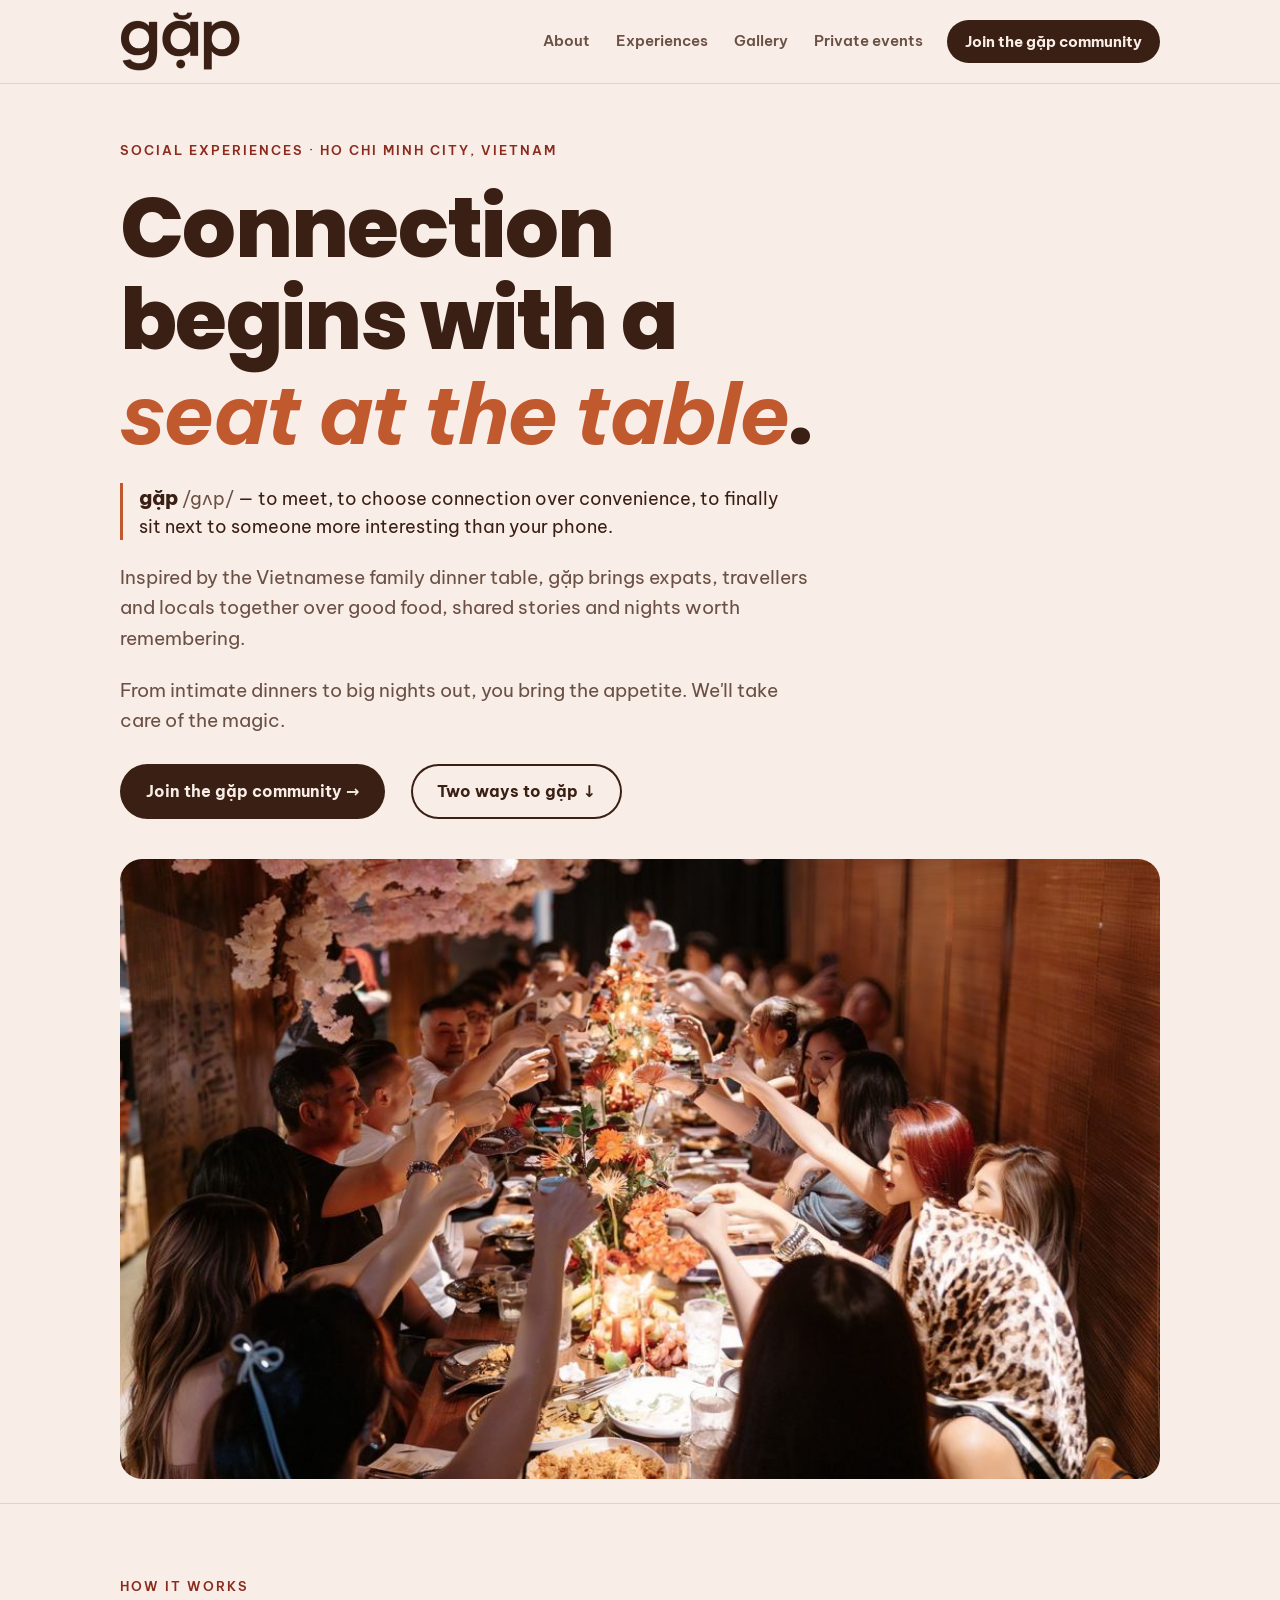
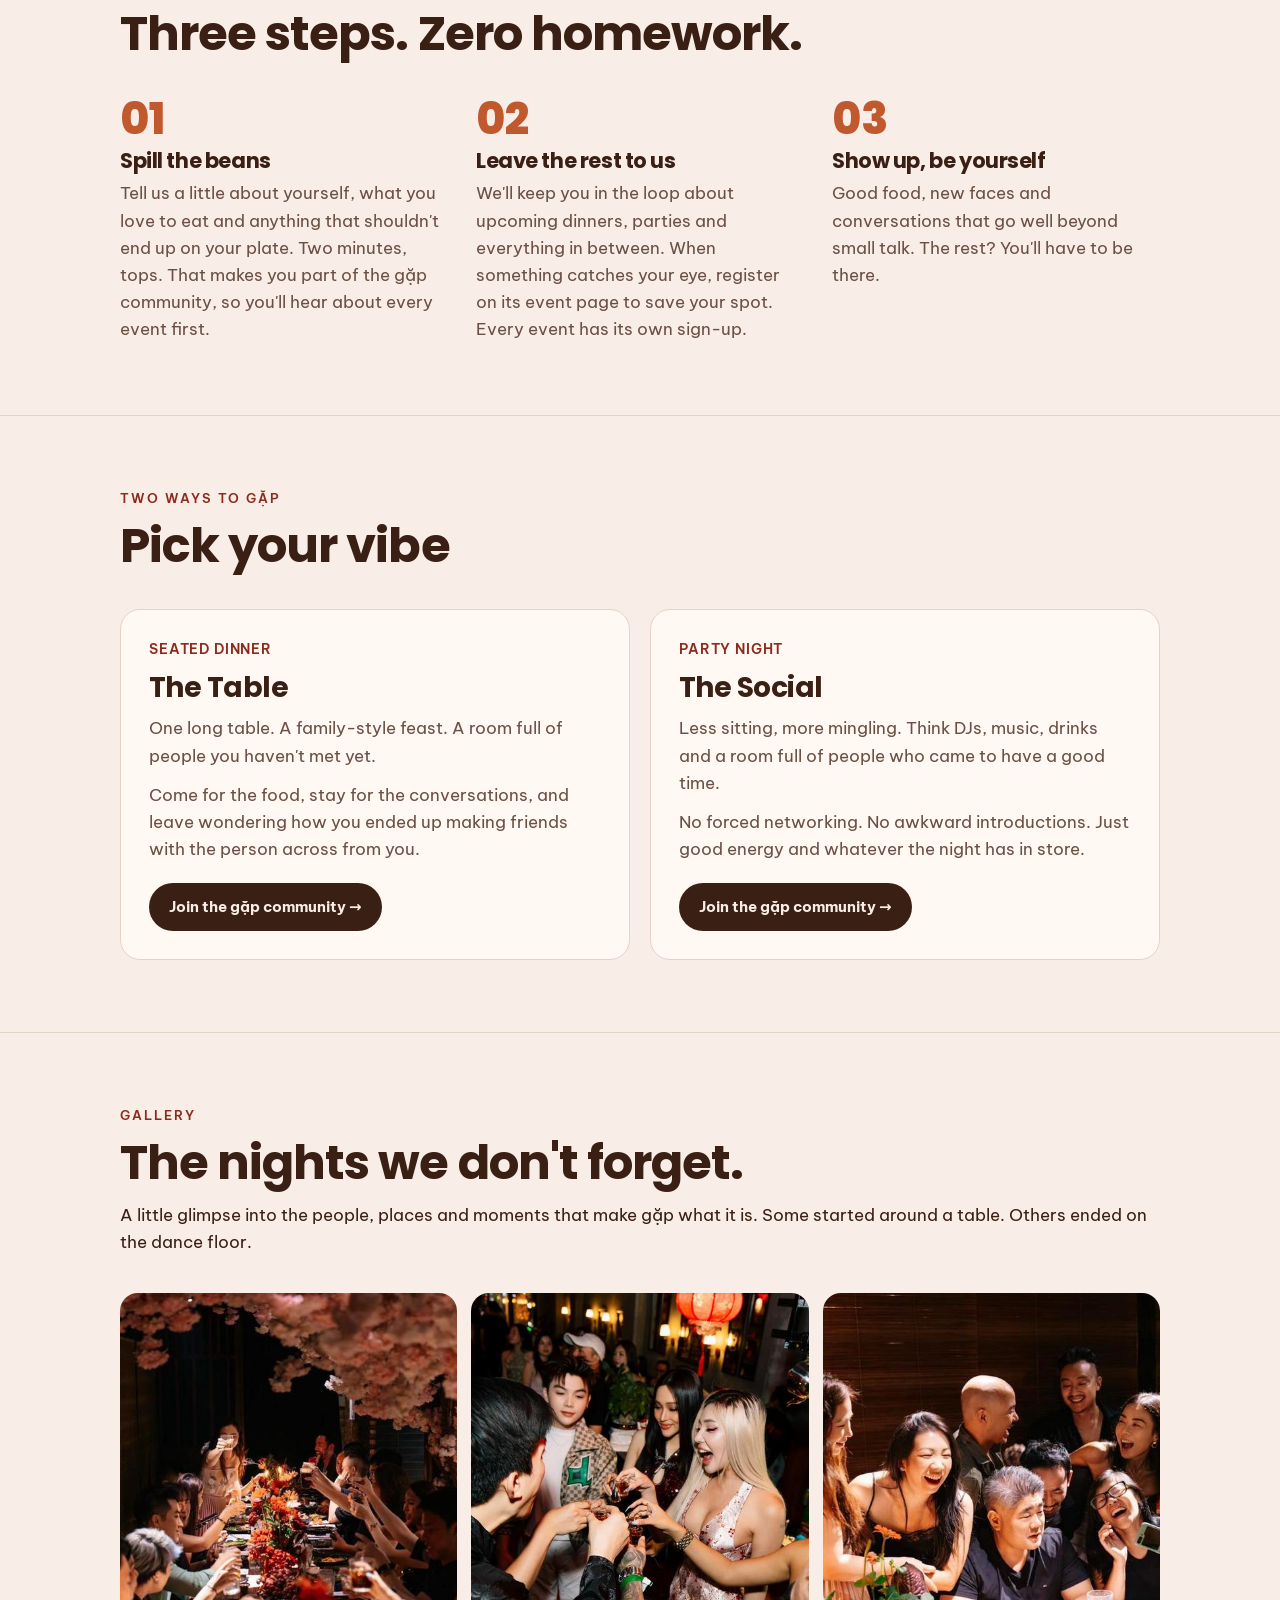
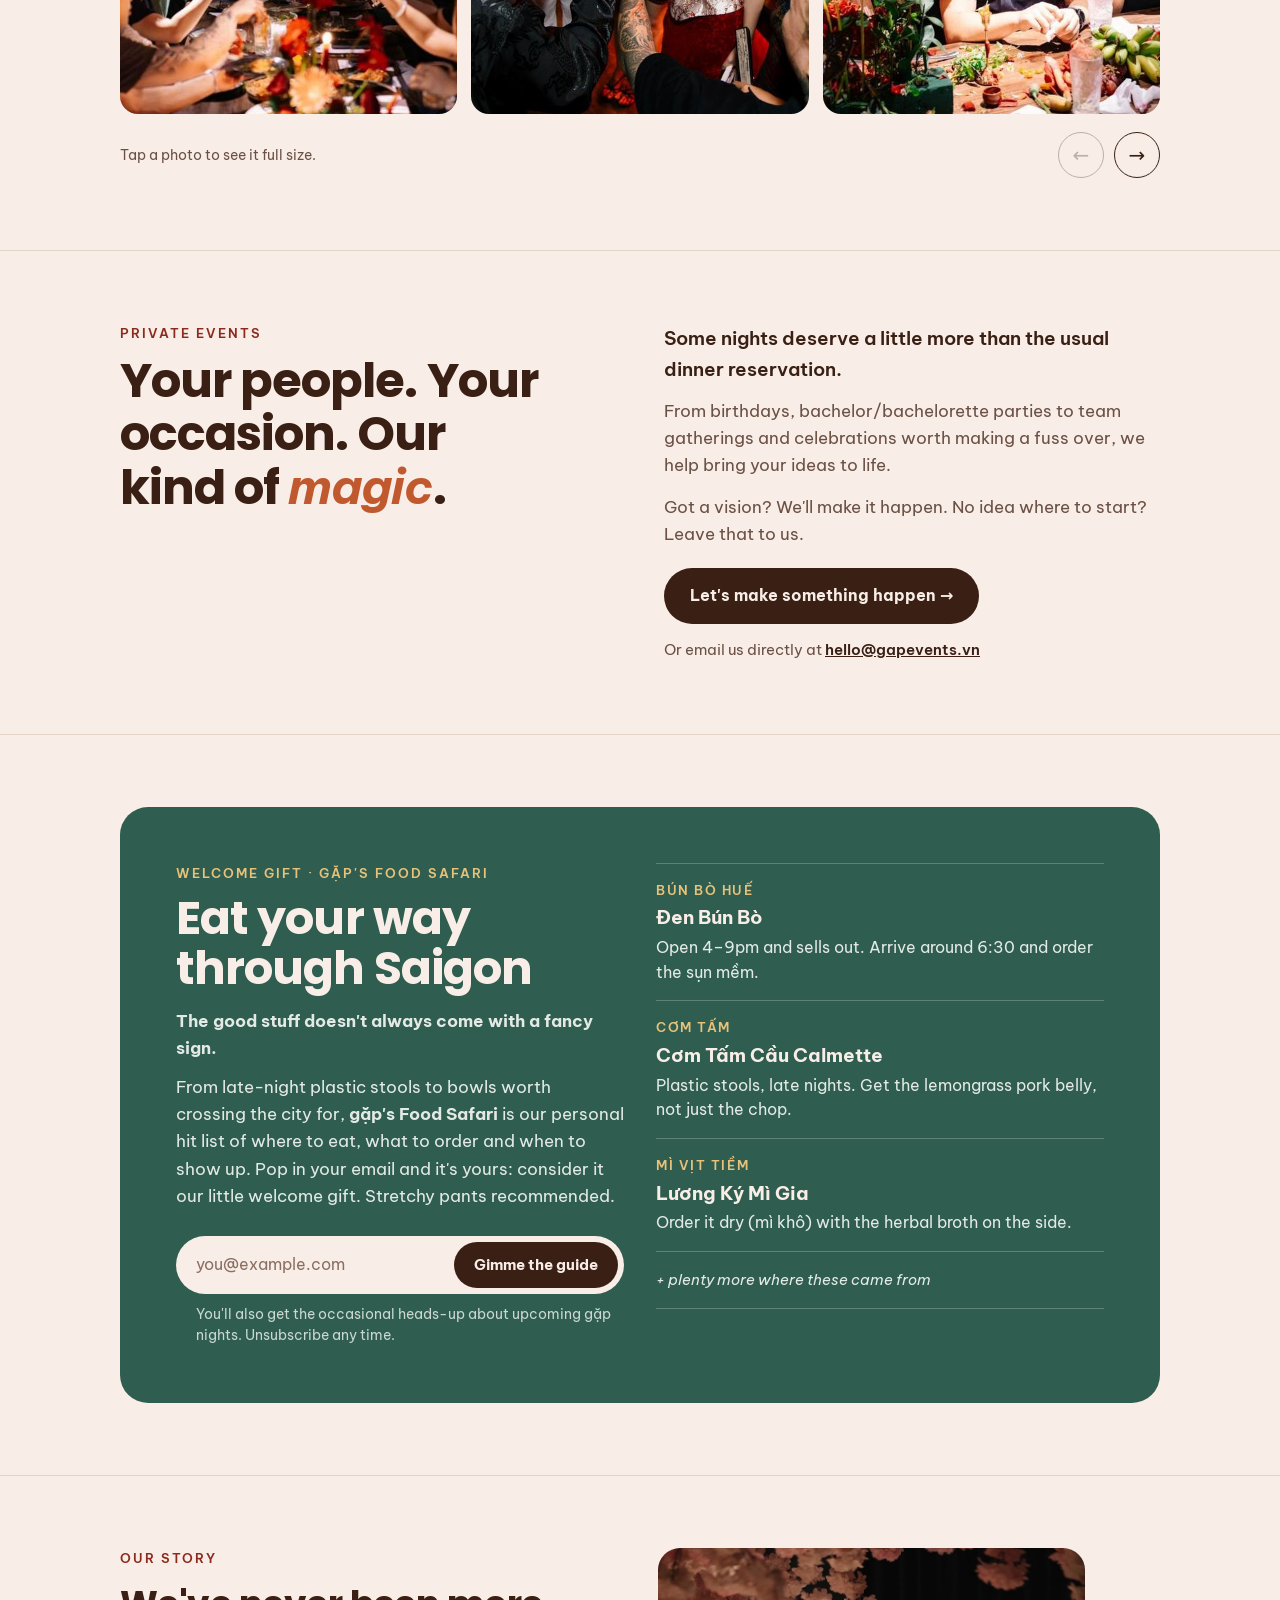
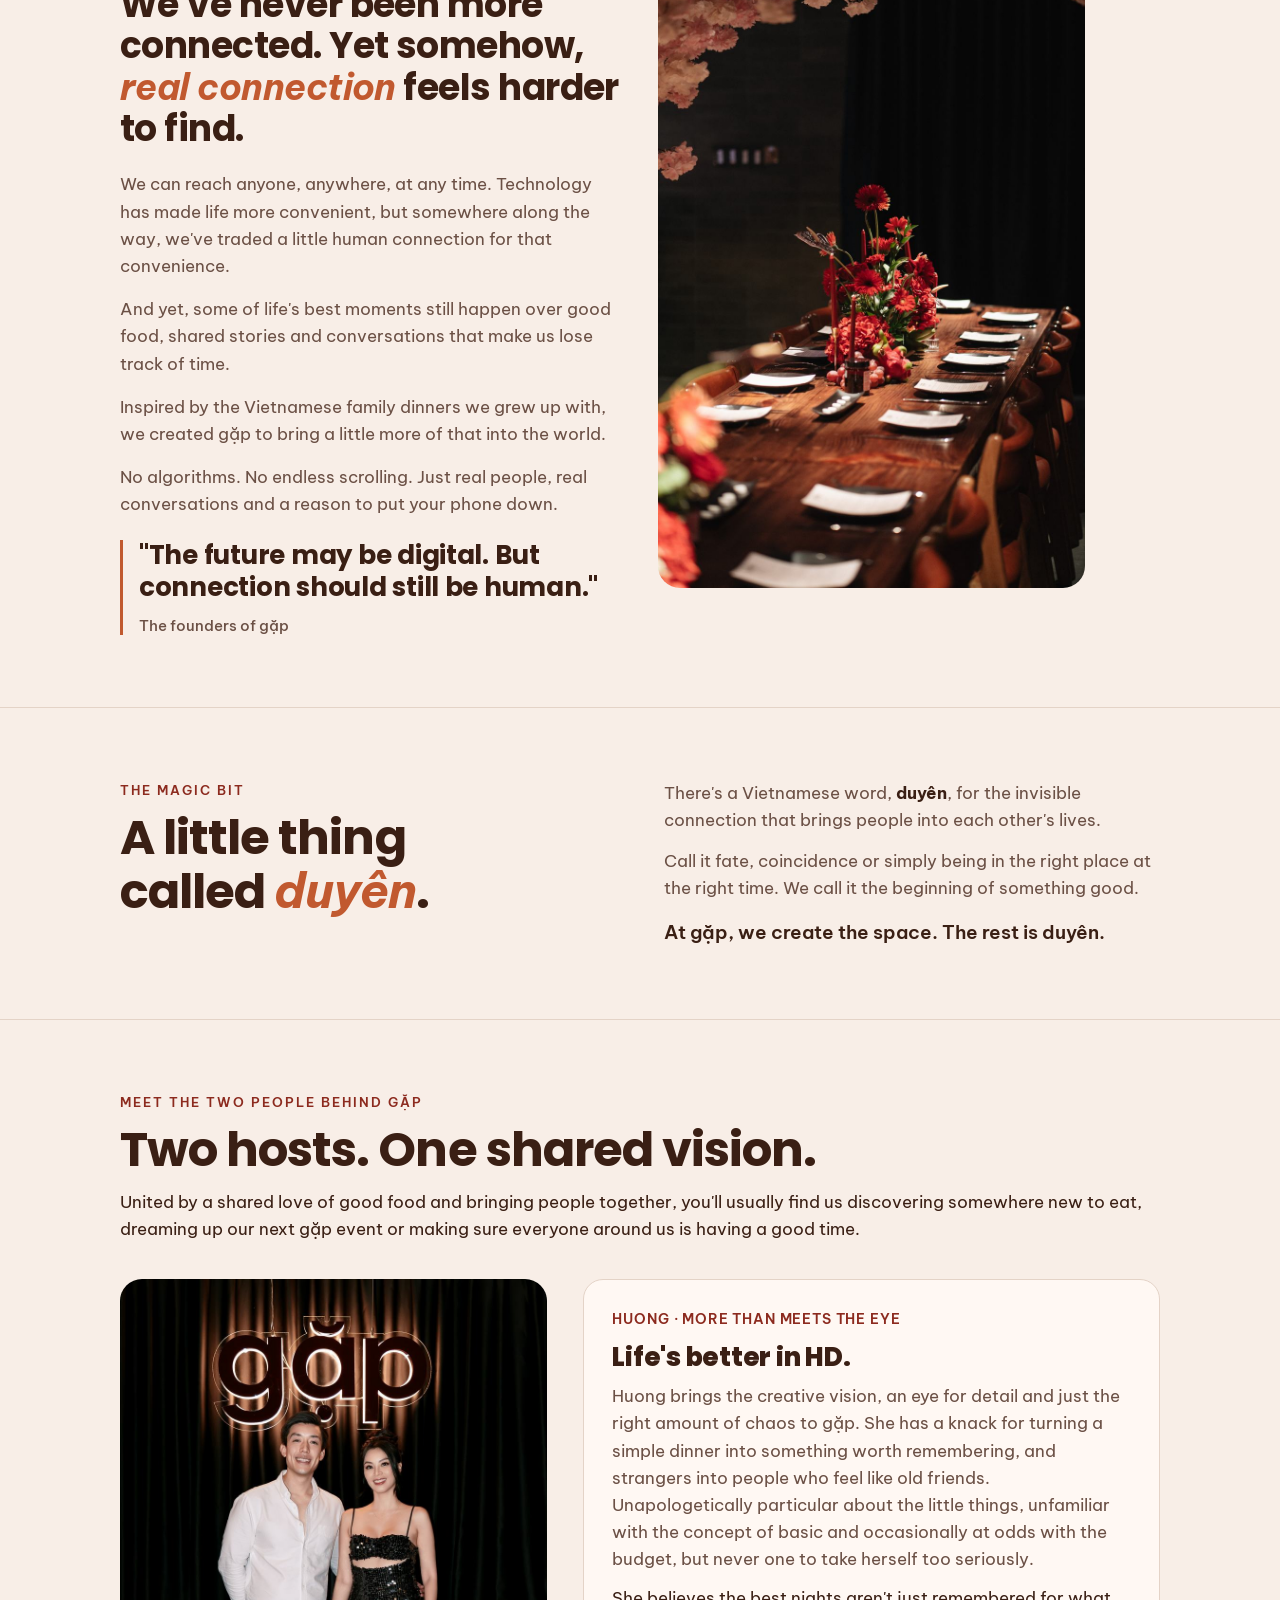
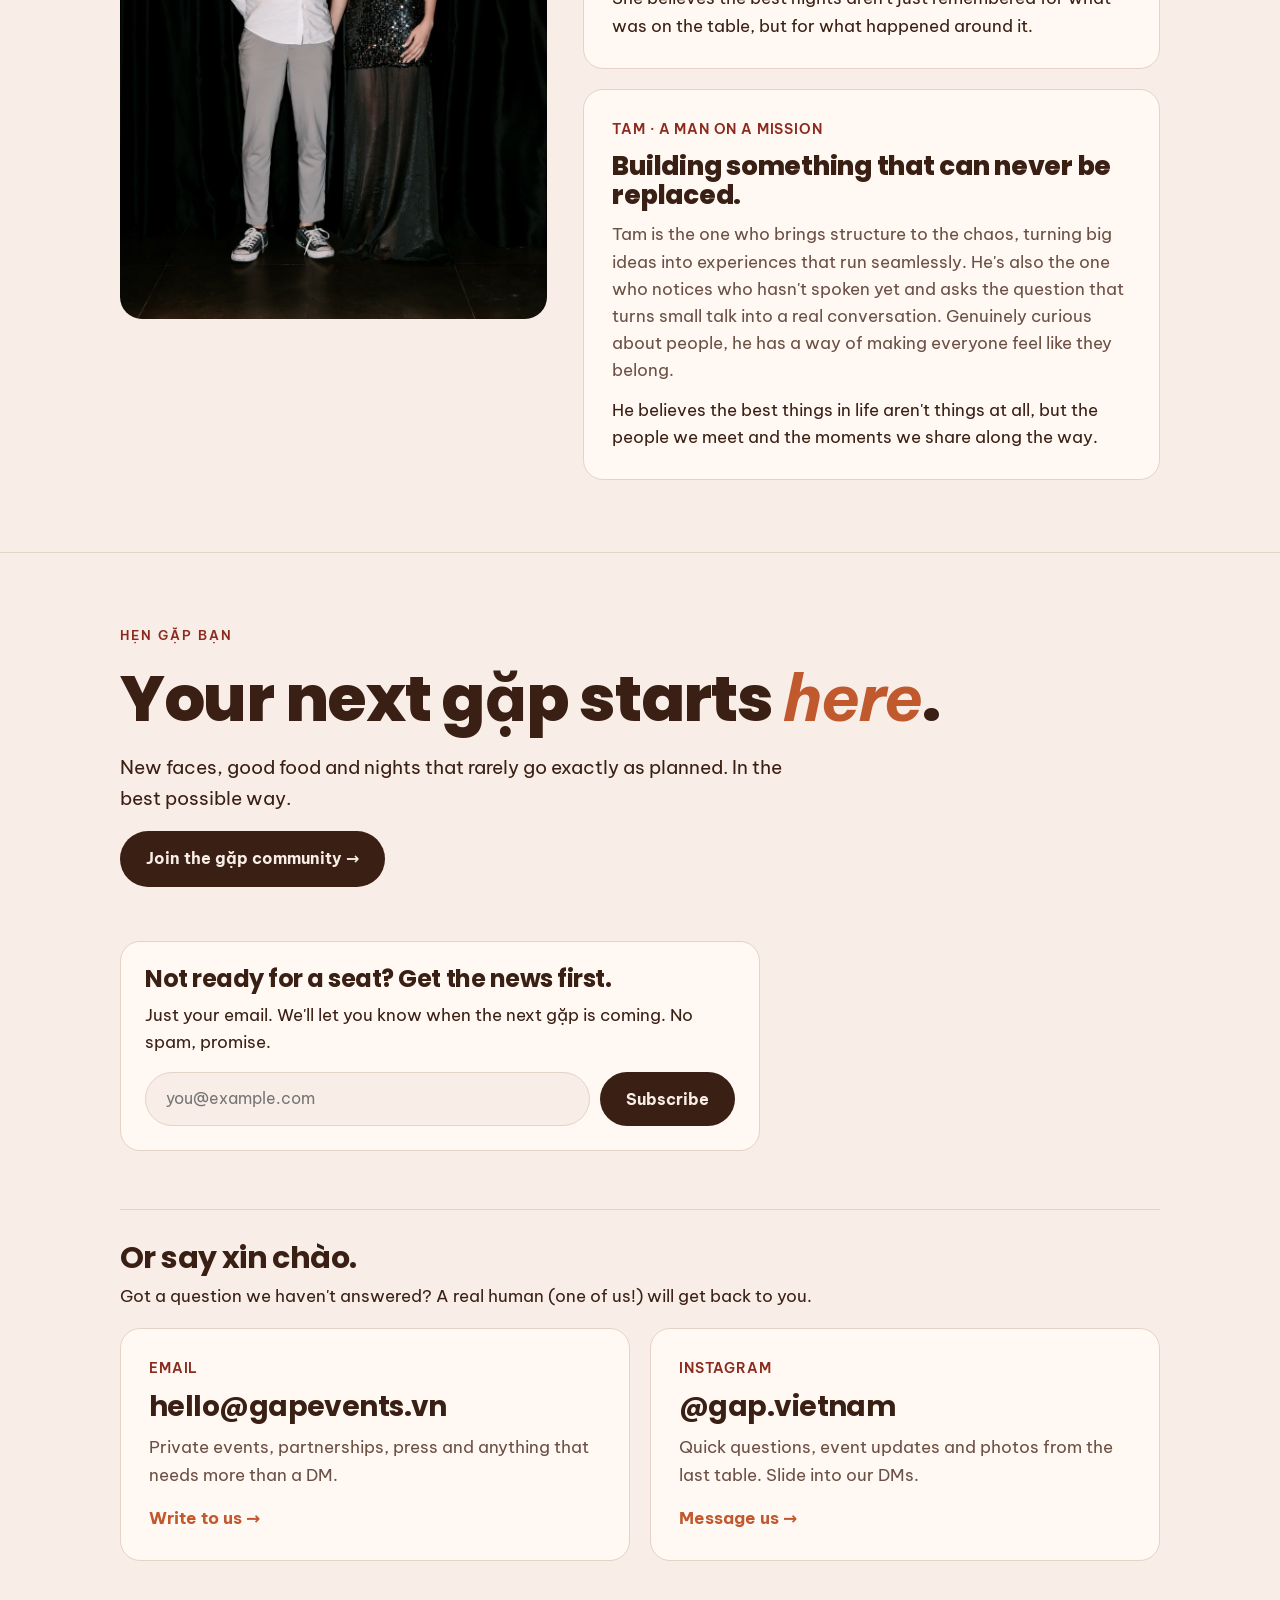
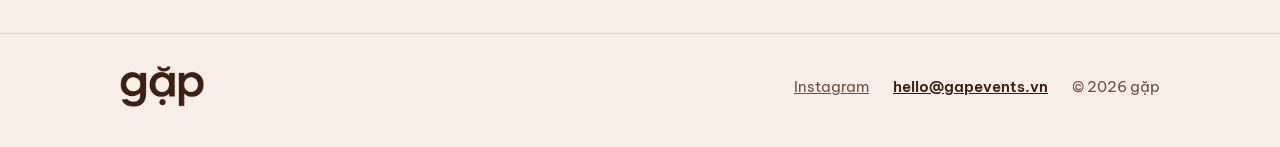
==== index.html @ c504e573 "New 'Join the gặp community' page replacing the Google Form Saves to the same EOI Form Responses tab" ====
<!doctype html><html lang="en"><head><meta charset="utf-8"><meta name="viewport" content="width=device-width,initial-scale=1,viewport-fit=cover"><meta property="og:title" content="gặp — Social Dining, Parties &amp; Private Events in Saigon"><meta property="og:description" content="Connection begins with a seat at the table. Long-table dinners, big nights out and private events in Saigon."><meta property="og:image" content="https://gapevents.vn/images/hero-1000.jpg"><meta property="og:url" content="https://gapevents.vn/"><meta property="og:type" content="website"><meta name="twitter:card" content="summary_large_image"><link rel="icon" type="image/png" href="images/logo-espresso.png"><title>gặp — Social Dining, Parties &amp; Private Events in Saigon</title>
<meta name="description" content="gặp creates social experiences in Saigon: long-table dinners, big nights out and private events that bring expats, travellers and locals together. Join the gặp community.">
<link rel="preconnect" href="https://fonts.googleapis.com">
<link rel="preconnect" href="https://fonts.gstatic.com" crossorigin>
<link rel="stylesheet" href="https://fonts.googleapis.com/css2?family=Be+Vietnam+Pro:wght@400;500;600;700;800&family=Poppins:wght@600;700;800&display=swap">
<style>
/* Layout: one long table — hero sets the table, sections are courses down it, the CTA pulls out your chair. */
:root{
  --espresso:#3A1F14; --cream:#F8EEE7; --terracotta:#C1592F; --lacquer:#8C2A1E; --ochre:#C08A2E; --jade:#2F5D50;
  --bg:var(--cream); --fg:var(--espresso); --muted:#6B5045; --line:#E4D3C7; --raise:#FFF8F3;
  --label:var(--lacquer); --btn-bg:var(--espresso); --btn-fg:var(--cream);
  --seat:#D9C3B4; --tabletop:#E7D2C2;
  --display:"Poppins","Be Vietnam Pro",system-ui,sans-serif;
  --vn:"Be Vietnam Pro",system-ui,-apple-system,"Segoe UI",sans-serif;
}
@media (prefers-color-scheme:dark){:root:not([data-theme="light"]){
  --bg:#2B170F; --fg:var(--cream); --muted:#CDB8AA; --line:#4D3226; --raise:var(--espresso);
  --label:var(--ochre); --btn-bg:var(--cream); --btn-fg:var(--espresso); --seat:#5A3B2E; --tabletop:#4A2E22; color-scheme:dark}}
:root[data-theme="dark"]{
  --bg:#2B170F; --fg:var(--cream); --muted:#CDB8AA; --line:#4D3226; --raise:var(--espresso);
  --label:var(--ochre); --btn-bg:var(--cream); --btn-fg:var(--espresso); --seat:#5A3B2E; --tabletop:#4A2E22; color-scheme:dark}

*{box-sizing:border-box}
body{background:var(--bg);color:var(--fg);font-family:var(--vn);font-size:17px;line-height:1.6;margin:0}
.wrap{max-width:1080px;margin:0 auto;padding-inline:20px}
a{color:inherit}
h1,h2,h3{font-family:var(--display);line-height:1.1;letter-spacing:-.02em;text-wrap:balance;margin:0}
.vn{font-family:var(--vn)}
.label{font-weight:600;font-size:12.5px;letter-spacing:.16em;text-transform:uppercase;color:var(--label)}
p{margin:0}
.logo{display:block;height:auto}
.logo-light{display:none}
@media (prefers-color-scheme:dark){:root:not([data-theme="light"]) .logo-dark{display:none}:root:not([data-theme="light"]) .logo-light{display:block}}
:root[data-theme="dark"] .logo-dark{display:none}:root[data-theme="dark"] .logo-light{display:block}

.btn{display:inline-flex;align-items:center;gap:.5em;background:var(--btn-bg);color:var(--btn-fg);text-decoration:none;font-weight:700;font-size:16px;padding:15px 26px;border-radius:999px;transition:transform .15s ease}
.btn:hover{transform:translateY(-2px)}
.btn:focus-visible,.ghost:focus-visible{outline:3px solid var(--terracotta);outline-offset:3px}
.btn.outline{background:transparent;color:var(--fg);box-shadow:inset 0 0 0 2px var(--fg)}
.btn.outline:hover{background:var(--fg);color:var(--bg)}
html{scroll-behavior:smooth}
section{scroll-margin-top:84px}
.ghost{font-weight:600;text-decoration:underline;text-underline-offset:4px;text-decoration-color:var(--terracotta);text-decoration-thickness:2px}

/* nav */
nav{position:sticky;top:env(safe-area-inset-top,0px);z-index:5;background:var(--bg);border-bottom:1px solid var(--line)}
nav .wrap{display:flex;align-items:center;justify-content:space-between;gap:16px;padding-block:12px}
nav .logo{width:120px}
nav .btn{padding:10px 18px;font-size:14.5px}
nav .links{display:flex;gap:26px;margin-left:auto;margin-right:8px;font-size:15px;font-weight:600}
nav .links a{text-decoration:none;color:var(--muted)}
nav .links a:hover{color:var(--fg)}
@media (max-width:860px){nav .links{display:none}}
.fmt .btn{justify-self:start;margin-top:8px;padding:12px 20px;font-size:15px}
.sub{margin-top:36px;width:100%;max-width:640px;display:grid;gap:10px;background:var(--raise);border:1px solid var(--line);border-radius:20px;padding:24px}
.sub h3{font-size:clamp(20px,2.6vw,24px);font-weight:700}
.subrow{display:flex;flex-wrap:wrap;gap:10px;margin-top:6px}
.subrow input{flex:1 1 220px;min-width:0;font:inherit;font-size:16px;color:var(--fg);background:var(--bg);border:1.5px solid var(--line);border-radius:999px;padding:13px 20px}
.subrow input:focus{outline:none;border-color:var(--terracotta)}
.subrow .btn{border:0;cursor:pointer;font-family:inherit}
.submsg{font-size:15px;min-height:1.4em;color:var(--fg);font-weight:600}
.submsg:empty{display:none}
.submsg.err{color:var(--lacquer)}
.sr{position:absolute;width:1px;height:1px;overflow:hidden;clip:rect(0 0 0 0);white-space:nowrap}
.guide form.gform{display:grid;gap:10px;margin-top:26px;max-width:480px}
.gform .subrow{display:flex;flex-wrap:nowrap;gap:6px;margin:0;background:#F8EEE7;border-radius:999px;padding:6px}
.gform .subrow input{flex:1 1 auto;min-width:0;background:transparent;border:0;color:#3A1F14;padding:10px 14px;font-size:16px}
.gform .subrow input::placeholder{color:#8a6f62}
.gform .subrow input:focus{outline:none}
.gform .subrow:focus-within{box-shadow:0 0 0 3px #E9C27A}
.guide .gform .subrow .btn{margin:0;background:#3A1F14;color:#F8EEE7;padding:12px 20px;font-size:15px;white-space:nowrap}
.gform .submsg{color:#F8EEE7}
.gform .submsg.err{color:#F3C9A8}
@media (max-width:440px){.gform .subrow{flex-wrap:wrap;border-radius:24px}.gform .subrow input{flex-basis:100%}.guide .gform .subrow .btn{flex:1;justify-content:center}}
.gform .fineprint{font-size:13.5px;color:#C9D8D1;padding-left:20px}
.guide .gform > .btn{justify-self:start;margin-top:4px}
.say-hi{margin-top:40px}
.say-hi{margin-top:40px;padding-top:32px;border-top:1px solid var(--line);width:100%;display:grid;gap:8px}
.say-hi h3{font-size:clamp(24px,3vw,30px);font-weight:700}
.final .lede{font-size:19px;max-width:54ch}

/* hero */
.hero{padding-block:56px 24px;display:grid;gap:22px}
.hero h1{font-size:clamp(40px,7.4vw,84px);font-weight:800;max-width:13ch}
.hero .say{font-size:19px;max-width:54ch;color:var(--muted)}
.hero .say b{color:var(--fg);font-weight:600}
.pron{font-family:var(--vn);font-weight:500;color:var(--fg)}
.ctas{display:flex;flex-wrap:wrap;align-items:center;gap:14px 26px;margin-top:6px}

/* table */
.table{margin-block:28px 8px}
.table svg{width:100%;height:auto;display:block}
.table figcaption{display:flex;justify-content:flex-end;font-size:14px;color:var(--muted);margin-top:4px}
.table figcaption span::before{content:"";display:inline-block;width:10px;height:10px;border-radius:50%;background:var(--terracotta);margin-right:8px;vertical-align:1px}
@media (prefers-reduced-motion:no-preference){
  .yours{animation:pulse 2.4s ease-in-out infinite;transform-origin:center;transform-box:fill-box}
  @keyframes pulse{50%{transform:scale(1.18)}}
}

section{padding-block:72px;border-top:1px solid var(--line)}
.head{display:grid;gap:12px;margin-bottom:36px}
.head h2{font-size:clamp(30px,4.6vw,48px);font-weight:700}

/* steps */
.steps{list-style:none;margin:0;padding:0;display:grid;gap:28px;grid-template-columns:repeat(auto-fit,minmax(min(240px,100%),1fr))}
.steps li{display:grid;gap:8px;align-content:start}
.steps .n{font-family:var(--display);font-weight:800;font-size:44px;line-height:1;color:var(--terracotta)}
.steps h3{font-size:21px;font-weight:700}
.steps p{color:var(--muted)}

/* formats */
.formats{display:grid;gap:20px;grid-template-columns:repeat(auto-fit,minmax(min(280px,100%),1fr))}
.fmt{background:var(--raise);border:1px solid var(--line);border-radius:20px;padding:28px;display:grid;gap:12px;align-content:start}
.fmt h3{font-size:28px;font-weight:700}
.fmt .meta{font-size:14px;font-weight:600;letter-spacing:.06em;text-transform:uppercase;color:var(--label)}
.fmt p{color:var(--muted)}

/* upcoming events */
.events{display:grid;gap:20px}
.ev{display:grid;grid-template-columns:minmax(0,5fr) minmax(0,7fr);background:var(--raise);border:1px solid var(--line);border-radius:22px;overflow:hidden;text-decoration:none;color:inherit;transition:transform .15s ease,border-color .15s ease}
.ev:hover{transform:translateY(-2px);border-color:var(--terracotta)}
.ev:focus-visible{outline:3px solid var(--terracotta);outline-offset:3px}
.ev .pic{position:relative;min-height:260px;background:var(--line)}
.ev .pic img{position:absolute;inset:0;width:100%;height:100%;object-fit:cover}
.ev .date{position:absolute;top:14px;left:14px;background:var(--cream);color:var(--espresso);border-radius:14px;padding:8px 12px;text-align:center;line-height:1;box-shadow:0 4px 14px rgba(0,0,0,.18)}
.ev .date b{display:block;font-family:var(--display);font-size:26px;font-weight:800}
.ev .date span{font-size:12px;font-weight:700;letter-spacing:.12em;text-transform:uppercase}
.ev .txt{padding:28px;display:grid;gap:12px;align-content:center}
.ev h3{font-size:clamp(26px,3.4vw,34px);font-weight:700}
.ev .meta{font-size:14px;font-weight:600;letter-spacing:.06em;text-transform:uppercase;color:var(--label)}
.ev .facts{display:flex;flex-wrap:wrap;gap:6px 18px;font-weight:600;font-size:15.5px}
.ev p{color:var(--muted)}
.ev .row{display:flex;flex-wrap:wrap;align-items:center;gap:12px 16px;margin-top:4px}
.ev .go{display:inline-flex;align-items:center;background:var(--btn-bg);color:var(--btn-fg);font-weight:700;font-size:15px;padding:12px 20px;border-radius:999px}
.ev .spots{display:inline-flex;align-items:center;gap:8px;font-size:14px;font-weight:600;color:var(--muted)}
.ev .spots::before{content:"";width:8px;height:8px;border-radius:50%;background:var(--jade)}
.ev .spots[data-state=filling]::before,.ev .spots[data-state=almost]::before{background:var(--terracotta)}
.ev .spots[data-state=waitlist]::before{background:var(--muted)}
.ev .spots:empty{display:none}
nav .cta-short{display:none}
@media (max-width:560px){nav .cta-long{display:none}nav .cta-short{display:inline}}
.ev .req{font-size:13px;font-weight:700;letter-spacing:.06em;text-transform:uppercase;color:var(--label);border:1.5px solid var(--line);border-radius:999px;padding:4px 10px}
#events .say a{color:var(--terracotta);font-weight:600}
@media (max-width:720px){.ev{grid-template-columns:1fr}.ev .pic{min-height:0;aspect-ratio:4/3}.ev .txt{padding:22px}}

/* guide */
.guide{background:var(--jade);color:var(--cream);border-radius:28px;padding:clamp(28px,5vw,56px);display:grid;gap:32px;grid-template-columns:repeat(auto-fit,minmax(min(300px,100%),1fr));align-items:start}
.guide .label{color:#E9C27A}
.guide h2{font-size:clamp(30px,4.4vw,46px);font-weight:700;margin-block:10px 14px}
.guide p{color:#E3EAE5}
.guide .btn{background:var(--cream);color:var(--espresso);margin-top:22px}
.picks{list-style:none;margin:0;padding:0;display:grid;gap:0;border-top:1px solid rgba(248,238,231,.25)}
.picks li{padding-block:16px;border-bottom:1px solid rgba(248,238,231,.25);display:grid;gap:2px;min-width:0}
.picks .dish{font-size:13px;letter-spacing:.12em;text-transform:uppercase;color:#E9C27A;font-weight:600}
.picks strong{font-size:19px;font-weight:700}
.picks span.tip{color:#E3EAE5;font-size:15.5px}
.picks .more{color:#E3EAE5;font-size:15px;font-style:italic}

/* story */
.story{display:grid;gap:36px;grid-template-columns:repeat(auto-fit,minmax(min(300px,100%),1fr));align-items:start}
.story .body{display:grid;gap:16px;color:var(--muted);max-width:60ch}
.story .body > p.lead{font-family:var(--display);color:var(--fg);font-size:clamp(26px,3.4vw,36px);font-weight:700;line-height:1.15;letter-spacing:-.015em;margin-bottom:6px}
em.acc{font-style:italic;color:var(--terracotta);font-family:var(--vn);font-weight:700;letter-spacing:-.02em}
.story .body > p.lead em{font-style:italic;font-family:var(--vn);color:var(--terracotta)}
.story blockquote{font-size:clamp(20px,2.6vw,26px)!important;border-left:3px solid var(--terracotta);padding-left:16px;margin-top:6px}
blockquote{margin:0;font-family:var(--display);font-weight:700;font-size:clamp(24px,3.4vw,34px);line-height:1.2;letter-spacing:-.01em}
.story blockquote{color:var(--fg)}
blockquote footer{font-family:var(--vn);font-weight:500;font-size:15px;color:var(--muted);margin-top:14px;letter-spacing:0}

/* final */
.final{text-align:left;display:grid;gap:18px;justify-items:start}
.final h2{font-size:clamp(36px,6vw,64px);font-weight:800}
.final .small{font-size:14.5px;color:var(--muted);max-width:60ch}

/* contact */
.contacts{display:grid;gap:20px;grid-template-columns:repeat(auto-fit,minmax(min(300px,100%),1fr))}
.contact{color:var(--fg);text-decoration:none;transition:transform .15s ease,border-color .15s ease}
.contact:hover{transform:translateY(-2px);border-color:var(--terracotta)}
.contact:focus-visible{outline:3px solid var(--terracotta);outline-offset:3px}
.contact h3{font-size:clamp(22px,3vw,28px);overflow-wrap:anywhere}
.contact .go{font-weight:700;color:var(--terracotta);margin-top:4px}

/* duyen */
.duyen{display:grid;gap:20px 48px;grid-template-columns:repeat(auto-fit,minmax(min(320px,100%),1fr));align-items:start}
.duyen h2 em{font-style:italic;color:var(--terracotta);font-family:var(--vn);font-weight:700}
.duyen .dbody{display:grid;gap:14px;color:var(--muted);max-width:56ch}
.duyen .dbody b{color:var(--fg)}
.duyen .fine{font-size:15px}
.duyen .fine a{color:var(--fg);font-weight:600}
.duyen .dclose{color:var(--fg);font-weight:600;font-size:19px}

footer.site{border-top:1px solid var(--line);padding-block:32px 40px;font-size:15px;color:var(--muted)}
footer.site .wrap{display:flex;flex-wrap:wrap;gap:16px 32px;align-items:center;justify-content:space-between}
footer.site .logo{width:84px}
footer.site .links{display:flex;flex-wrap:wrap;gap:8px 24px}
footer.site .mail{user-select:all;color:var(--fg);font-weight:600}

/* photos */
.shot{margin:0;border-radius:22px;overflow:hidden;background:var(--line)}
.shot img{display:block;width:100%;height:100%;object-fit:cover}
.hero-shot{width:100%;margin-top:18px;overflow:visible;background:none;border-radius:0}
.hero-shot img{aspect-ratio:3/2;max-height:620px;border-radius:22px}
.cap{font-size:14px;color:var(--muted);margin-top:12px}
.story-shot{aspect-ratio:2/3;max-height:640px}
.final .table{width:100%;max-width:720px;margin:8px 0}
.dict{font-size:18px;max-width:56ch;line-height:1.5;padding-left:16px;border-left:3px solid var(--terracotta)}
.dict b{font-weight:800;font-size:20px}
.dict .ipa{color:var(--muted)}
.dict i{color:var(--label);font-weight:600}
.hostwrap{display:grid;gap:20px;grid-template-columns:minmax(0,1fr) minmax(0,1.3fr);align-items:start}
@media (max-width:760px){.hostwrap{grid-template-columns:1fr}}
.host-shot{aspect-ratio:2/3;max-height:640px}
.hosts{display:grid;gap:20px}
.host{background:var(--raise);border:1px solid var(--line);border-radius:20px;padding:28px;display:grid;gap:12px;align-content:start}
.host .tag{font-family:var(--display);font-weight:800;font-size:26px;line-height:1.1;letter-spacing:-.01em}
.host .who{font-size:14px;font-weight:600;letter-spacing:.06em;text-transform:uppercase;color:var(--label)}
.host p:not(.who):not(.tag){color:var(--muted)}
.host p.sign:not(.who):not(.tag){color:var(--fg)}

/* carousel + lightbox */
:root{--scrim:rgba(24,12,7,.94)}
.carousel{display:grid;gap:16px}
.track{display:grid;grid-auto-flow:column;grid-auto-columns:calc((100% - 28px)/3);gap:14px;overflow-x:auto;scroll-snap-type:x mandatory;scroll-behavior:smooth;scrollbar-width:none;padding-bottom:2px}
.track::-webkit-scrollbar{display:none}
@media (max-width:720px){.track{grid-auto-columns:78%}}
.slide{all:unset;box-sizing:border-box;display:block;aspect-ratio:4/5;border-radius:18px;overflow:hidden;cursor:zoom-in;scroll-snap-align:start;background:var(--line)}
.slide img{display:block;width:100%;height:100%;object-fit:cover;transition:transform .4s ease}
.slide:hover img{transform:scale(1.04)}
.slide:focus-visible{outline:3px solid var(--terracotta);outline-offset:3px}
.cbar{display:flex;align-items:center;justify-content:space-between;gap:16px;flex-wrap:wrap}
.arrows{display:flex;gap:10px}
.arw{all:unset;box-sizing:border-box;width:46px;height:46px;border-radius:50%;border:1.5px solid var(--fg);display:grid;place-items:center;cursor:pointer;font-size:20px;color:var(--fg)}
.arw:hover{background:var(--fg);color:var(--bg)}
.arw:focus-visible{outline:3px solid var(--terracotta);outline-offset:3px}
.arw:disabled{opacity:.3;cursor:default;background:none;color:var(--fg)}
.lb{position:fixed;inset:0;z-index:50;background:var(--scrim);display:grid;grid-template-rows:auto minmax(0,1fr) auto;gap:12px;padding:calc(env(safe-area-inset-top,0px) + 12px) 16px calc(env(safe-area-inset-bottom,0px) + 16px)}
.lb[hidden]{display:none}
.lb-top{display:flex;justify-content:space-between;align-items:center;color:#F8EEE7;font-size:14px}
.lb figure{margin:0;display:grid;place-items:center;min-height:0;height:100%;overflow:hidden}
.lb img{max-width:100%;max-height:100%;object-fit:contain;border-radius:12px}
.lb-bot{display:flex;justify-content:space-between;align-items:center;gap:12px;color:#E4D3C7;font-size:15px}
.lb .arw,.lb .x{border-color:#F8EEE7;color:#F8EEE7}
.lb .arw:hover,.lb .x:hover{background:#F8EEE7;color:#3A1F14}
.x{all:unset;box-sizing:border-box;width:42px;height:42px;border-radius:50%;border:1.5px solid;display:grid;place-items:center;cursor:pointer;font-size:22px}
.x:focus-visible{outline:3px solid var(--terracotta);outline-offset:3px}
</style>

</head><body><nav aria-label="Main">
  <div class="wrap">
    <a href="#top" aria-label="gặp home">
      <img class="logo logo-dark" src="images/logo-espresso.png" alt="gặp" width="120" height="59">
      <img class="logo logo-light" src="images/logo-white.png" alt="gặp" width="120" height="59">
    </a>
    <div class="links">
      <a href="#events">Events</a>
      <a href="#story">About</a>
      <a href="#formats">Experiences</a>
      <a href="#tables">Gallery</a>
      <a href="#private">Private events</a>
    </div>
    <a class="btn" id="navCta" href="/community" aria-label="Join the gặp community"><span class="cta-long">Join the gặp community</span><span class="cta-short">Join gặp</span></a>
  </div>
</nav>

<main id="top">
  <header class="wrap hero">
    <p class="label">Social experiences · Ho Chi Minh City, Vietnam</p>
    <h1>Connection begins with a <em class="acc">seat at the table</em>.</h1>
    <p class="dict"><b>gặp</b> <span class="ipa">/gʌp/</span> — to meet, to choose connection over convenience, to finally sit next to someone more interesting than your phone.</p>
    <p class="say">Inspired by the Vietnamese family dinner table, gặp brings expats, travellers and locals together over good food, shared stories and nights worth remembering.</p>
    <p class="say">From intimate dinners to big nights out, you bring the appetite. We'll take care of the magic.</p>
    <div class="ctas">
      <a class="btn" href="#events" data-events-link>Upcoming events ↓</a>
      <a class="btn outline" id="heroCommunity" href="/community">Join the gặp community →</a>
      <a class="btn outline" href="#formats">Two ways to gặp ↓</a>
    </div>
    <figure class="shot hero-shot"><img src="images/hero.jpg" srcset="images/hero-1000.jpg 1000w, images/hero.jpg 1800w" sizes="(max-width: 760px) 100vw, 55vw" fetchpriority="high" alt="A long table of guests raising their glasses over orange flowers and candles" style="object-position:50% 45%" width="1800" height="1200"></figure>
  </header>

  <section id="events">
    <div class="wrap">
      <div class="head"><p class="label">Upcoming events</p><h2>Coming up at <em class="acc">gặp</em>.</h2><p class="say">Spots are limited, so grab yours before they're gone. Every event has its own sign-up: register on the event's page to save your spot. Joining the <a href="/community">gặp community</a> keeps you in the loop, but doesn't book you in.</p></div>
      <div class="events">
        <!-- One <a class="ev"> per event. data-ends = when it finishes (Saigon time); the card hides itself after that.
             data-event = the Event ID in the Sheet, used to show "Half the spots are gone" etc. -->
        <a class="ev" href="/events/tokyo-nights" data-event="tokyo-nights" data-ends="2026-11-21T03:00:00+07:00">
          <div class="pic">
            <img src="images/tokyo-nights/kiwami-grill.jpg" alt="A chef working the open flame grill at Kiwami as a crowd gathers at the bar" loading="lazy" width="1200" height="800" style="object-position:40% 60%">
            <div class="date"><b>20</b><span>Nov</span></div>
          </div>
          <div class="txt">
            <p class="meta">The Social · gặp × Kiwami</p>
            <h3>Tokyo Nights</h3>
            <div class="facts"><span>Fri 20 Nov · 6pm till late</span><span>Kiwami, Thảo Điền</span></div>
            <p>Our biggest party yet. Complimentary bites from Kiwami's new menu, DJs till close, a photo booth, a ramen eating competition and drinking games all night. Plus a chance to win a year of ramen.</p>
            <div class="row"><span class="go">Register now →</span><span class="req">Registration required</span><span class="spots"></span></div>
          </div>
        </a>
      </div>
    </div>
  </section>

  <section id="how">
    <div class="wrap">
      <div class="head"><p class="label">How it works</p><h2>Three steps. Zero homework.</h2></div>
      <ol class="steps">
        <li><span class="n">01</span><h3>Spill the beans</h3><p>Tell us a little about yourself, what you love to eat and anything that shouldn't end up on your plate. Two minutes, tops. That makes you part of the gặp community, so you'll hear about every event first.</p></li>
        <li><span class="n">02</span><h3>Leave the rest to us</h3><p>We'll keep you in the loop about upcoming dinners, parties and everything in between. When something catches your eye, register on its event page to save your spot. Every event has its own sign-up.</p></li>
        <li><span class="n">03</span><h3>Show up, be yourself</h3><p>Good food, new faces and conversations that go well beyond small talk. The rest? You'll have to be there.</p></li>
      </ol>
    </div>
  </section>

  <section id="formats">
    <div class="wrap">
      <div class="head"><p class="label">Two ways to gặp</p><h2>Pick your vibe</h2></div>
      <div class="formats">
        <article class="fmt"><p class="meta">Seated dinner</p><h3>The Table</h3><p>One long table. A family-style feast. A room full of people you haven't met yet.</p><p>Come for the food, stay for the conversations, and leave wondering how you ended up making friends with the person across from you.</p><a class="btn" href="#events" data-events-or-community>See upcoming events ↓</a></article>
        <article class="fmt"><p class="meta">Party night</p><h3>The Social</h3><p>Less sitting, more mingling. Think DJs, music, drinks and a room full of people who came to have a good time.</p><p>No forced networking. No awkward introductions. Just good energy and whatever the night has in store.</p><a class="btn" href="#events" data-events-or-community>See upcoming events ↓</a></article>
      </div>
    </div>
  </section>

  <section id="tables">
    <div class="wrap">
      <div class="head"><p class="label">Gallery</p><h2>The nights we don't forget.</h2><p class="say">A little glimpse into the people, places and moments that make gặp what it is. Some started around a table. Others ended on the dance floor.</p></div>
      <div class="carousel" aria-roledescription="carousel" aria-label="Photos from gặp tables">
        <div class="track" id="track" tabindex="0">
          <button class="slide" type="button" aria-label="Open photo: The long table raising glasses under the cherry blossom"><img src="images/gallery/01-thumb.jpg" data-full="images/gallery/01.jpg" alt="The long table raising glasses under the cherry blossom" width="961" height="640" decoding="async"></button>
          <button class="slide" type="button" aria-label="Open photo: A circle of guests clinking shot glasses under red lanterns"><img src="images/gallery/02-thumb.jpg" data-full="images/gallery/02.jpg" alt="A circle of guests clinking shot glasses under red lanterns" width="960" height="640" decoding="async"></button>
          <button class="slide" type="button" aria-label="Open photo: Guests crowding round a phone, laughing together"><img src="images/gallery/03-thumb.jpg" data-full="images/gallery/03.jpg" alt="Guests crowding round a phone, laughing together" width="962" height="640" decoding="async"></button>
          <button class="slide" type="button" aria-label="Open photo: Guests around the table clinking glasses mid-dinner"><img src="images/gallery/04-thumb.jpg" data-full="images/gallery/04.jpg" alt="Guests around the table clinking glasses mid-dinner" width="960" height="640" loading="lazy" decoding="async"></button>
          <button class="slide" type="button" aria-label="Open photo: Guests on their feet clinking glasses down a long table"><img src="images/gallery/05-thumb.jpg" data-full="images/gallery/05.jpg" alt="Guests on their feet clinking glasses down a long table" width="962" height="640" loading="lazy" decoding="async"></button>
          <button class="slide" type="button" aria-label="Open photo: Guests smiling for the camera along the long table under cherry blossom"><img src="images/gallery/06-thumb.jpg" data-full="images/gallery/06.jpg" alt="Guests smiling for the camera along the long table under cherry blossom" width="959" height="640" loading="lazy" decoding="async"></button>
          <button class="slide" type="button" aria-label="Open photo: Four guests dressed up under the cherry blossom ceiling at The Sake"><img src="images/gallery/07-thumb.jpg" data-full="images/gallery/07.jpg" alt="Four guests dressed up under the cherry blossom ceiling at The Sake" width="640" height="960" loading="lazy" decoding="async"></button>
          <button class="slide" type="button" aria-label="Open photo: A guest raising a glass beside the gặp dessert trolley"><img src="images/gallery/08-thumb.jpg" data-full="images/gallery/08.jpg" alt="A guest raising a glass beside the gặp dessert trolley" width="640" height="960" loading="lazy" decoding="async"></button>
          <button class="slide" type="button" aria-label="Open photo: Three guests laughing together, one holding a glass of red wine"><img src="images/gallery/09-thumb.jpg" data-full="images/gallery/09.jpg" alt="Three guests laughing together, one holding a glass of red wine" width="640" height="960" loading="lazy" decoding="async"></button>
          <button class="slide" type="button" aria-label="Open photo: A gặp host in an olive apron cheering as guests raise shot glasses"><img src="images/gallery/10-thumb.jpg" data-full="images/gallery/10.jpg" alt="A gặp host in an olive apron cheering as guests raise shot glasses" width="640" height="960" loading="lazy" decoding="async"></button>
          <button class="slide" type="button" aria-label="Open photo: Guests on their feet cheering and filming across a packed table"><img src="images/gallery/11-thumb.jpg" data-full="images/gallery/11.jpg" alt="Guests on their feet cheering and filming across a packed table" width="960" height="640" loading="lazy" decoding="async"></button>
          <button class="slide" type="button" aria-label="Open photo: A gặp host in an olive apron pouring a drink for a laughing guest"><img src="images/gallery/12-thumb.jpg" data-full="images/gallery/12.jpg" alt="A gặp host in an olive apron pouring a drink for a laughing guest" width="960" height="640" loading="lazy" decoding="async"></button>
          <button class="slide" type="button" aria-label="Open photo: Two guests clinking silver dessert cups over the table"><img src="images/gallery/13-thumb.jpg" data-full="images/gallery/13.jpg" alt="Two guests clinking silver dessert cups over the table" width="960" height="640" loading="lazy" decoding="async"></button>
          <button class="slide" type="button" aria-label="Open photo: Two guests linking arms for a celebratory drink"><img src="images/gallery/14-thumb.jpg" data-full="images/gallery/14.jpg" alt="Two guests linking arms for a celebratory drink" width="960" height="640" loading="lazy" decoding="async"></button>
          <button class="slide" type="button" aria-label="Open photo: Two guests dancing while the table cheers them on"><img src="images/gallery/15-thumb.jpg" data-full="images/gallery/15.jpg" alt="Two guests dancing while the table cheers them on" width="960" height="640" loading="lazy" decoding="async"></button>
          <button class="slide" type="button" aria-label="Open photo: Six friends gathered for a group photo at a candlelit red table"><img src="images/gallery/16-thumb.jpg" data-full="images/gallery/16.jpg" alt="Six friends gathered for a group photo at a candlelit red table" width="960" height="640" loading="lazy" decoding="async"></button>
          <button class="slide" type="button" aria-label="Open photo: The whole table posing with balloons and big cut-out faces"><img src="images/gallery/17-thumb.jpg" data-full="images/gallery/17.jpg" alt="The whole table posing with balloons and big cut-out faces" width="960" height="640" loading="lazy" decoding="async"></button>
          <button class="slide" type="button" aria-label="Open photo: Five friends laughing arm in arm under gold and red balloons"><img src="images/gallery/18-thumb.jpg" data-full="images/gallery/18.jpg" alt="Five friends laughing arm in arm under gold and red balloons" width="640" height="960" loading="lazy" decoding="async"></button>
          <button class="slide" type="button" aria-label="Open photo: Four people dressed up outside the neon-lit venue for Dim Sum Disco"><img src="images/gallery/19-thumb.jpg" data-full="images/gallery/19.jpg" alt="Four people dressed up outside the neon-lit venue for Dim Sum Disco" width="960" height="640" loading="lazy" decoding="async"></button>
          <button class="slide" type="button" aria-label="Open photo: Guests in qipao and vintage Shanghai looks posing at Dim Sum Disco"><img src="images/gallery/20-thumb.jpg" data-full="images/gallery/20.jpg" alt="Guests in qipao and vintage Shanghai looks posing at Dim Sum Disco" width="960" height="640" loading="lazy" decoding="async"></button>
          <button class="slide" type="button" aria-label="Open photo: Guests crowding round a dim sum trolley of bamboo steamers"><img src="images/gallery/21-thumb.jpg" data-full="images/gallery/21.jpg" alt="Guests crowding round a dim sum trolley of bamboo steamers" width="960" height="640" loading="lazy" decoding="async"></button>
          <button class="slide" type="button" aria-label="Open photo: Two guests hamming it up with a bamboo steamer at Dim Sum Disco"><img src="images/gallery/22-thumb.jpg" data-full="images/gallery/22.jpg" alt="Two guests hamming it up with a bamboo steamer at Dim Sum Disco" width="640" height="960" loading="lazy" decoding="async"></button>
          <button class="slide" type="button" aria-label="Open photo: Guests dancing with hand fans under red lanterns at Dim Sum Disco"><img src="images/gallery/23-thumb.jpg" data-full="images/gallery/23.jpg" alt="Guests dancing with hand fans under red lanterns at Dim Sum Disco" width="960" height="640" loading="lazy" decoding="async"></button>
          <button class="slide" type="button" aria-label="Open photo: A guest pouring a drink for a friend mid-party at Dim Sum Disco"><img src="images/gallery/24-thumb.jpg" data-full="images/gallery/24.jpg" alt="A guest pouring a drink for a friend mid-party at Dim Sum Disco" width="960" height="640" loading="lazy" decoding="async"></button>
          <button class="slide" type="button" aria-label="Open photo: Hands shuffling mahjong tiles on a game table"><img src="images/gallery/25-thumb.jpg" data-full="images/gallery/25.jpg" alt="Hands shuffling mahjong tiles on a game table" width="960" height="640" loading="lazy" decoding="async"></button>
          <button class="slide" type="button" aria-label="Open photo: Guests dancing beside the glowing gặp DJ booth"><img src="images/gallery/26-thumb.jpg" data-full="images/gallery/26.jpg" alt="Guests dancing beside the glowing gặp DJ booth" width="960" height="640" loading="lazy" decoding="async"></button>
          <button class="slide" type="button" aria-label="Open photo: A guest ringing the gặp bell with a huge grin"><img src="images/gallery/27-thumb.jpg" data-full="images/gallery/27.jpg" alt="A guest ringing the gặp bell with a huge grin" width="516" height="776" loading="lazy" decoding="async"></button>
          <button class="slide" type="button" aria-label="Open photo: A guest pouring a drink for a friend at the table"><img src="images/gallery/28-thumb.jpg" data-full="images/gallery/28.jpg" alt="A guest pouring a drink for a friend at the table" width="516" height="776" loading="lazy" decoding="async"></button>
          <button class="slide" type="button" aria-label="Open photo: Guests cheering as the bell rings over the table"><img src="images/gallery/29-thumb.jpg" data-full="images/gallery/29.jpg" alt="Guests cheering as the bell rings over the table" width="960" height="640" loading="lazy" decoding="async"></button>
          <button class="slide" type="button" aria-label="Open photo: Two guests posing under the cherry blossom tree"><img src="images/gallery/30-thumb.jpg" data-full="images/gallery/30.jpg" alt="Two guests posing under the cherry blossom tree" width="516" height="776" loading="lazy" decoding="async"></button>
          <button class="slide" type="button" aria-label="Open photo: A host ringing the bell under the cherry blossom as guests cheer"><img src="images/gallery/31-thumb.jpg" data-full="images/gallery/31.jpg" alt="A host ringing the bell under the cherry blossom as guests cheer" width="962" height="640" loading="lazy" decoding="async"></button>
          <button class="slide" type="button" aria-label="Open photo: A bride-to-be laughing with friends, holding up a cut-out face"><img src="images/gallery/32-thumb.jpg" data-full="images/gallery/32.jpg" alt="A bride-to-be laughing with friends, holding up a cut-out face" width="922" height="640" loading="lazy" decoding="async"></button>
          <button class="slide" type="button" aria-label="Open photo: Guests raising shot glasses across a candlelit table"><img src="images/gallery/33-thumb.jpg" data-full="images/gallery/33.jpg" alt="Guests raising shot glasses across a candlelit table" width="960" height="640" loading="lazy" decoding="async"></button>
          <button class="slide" type="button" aria-label="Open photo: A group of friends posing around the dinner table"><img src="images/gallery/34-thumb.jpg" data-full="images/gallery/34.jpg" alt="A group of friends posing around the dinner table" width="960" height="640" loading="lazy" decoding="async"></button>
          <button class="slide" type="button" aria-label="Open photo: A bride-to-be arriving at the gặp dessert trolley"><img src="images/gallery/35-thumb.jpg" data-full="images/gallery/35.jpg" alt="A bride-to-be arriving at the gặp dessert trolley" width="959" height="640" loading="lazy" decoding="async"></button>
          <button class="slide" type="button" aria-label="Open photo: A bride-to-be laughing behind her napkin at the table"><img src="images/gallery/36-thumb.jpg" data-full="images/gallery/36.jpg" alt="A bride-to-be laughing behind her napkin at the table" width="962" height="640" loading="lazy" decoding="async"></button>
          <button class="slide" type="button" aria-label="Open photo: A guest popping open a bottle of bubbles with a big grin"><img src="images/gallery/37-thumb.jpg" data-full="images/gallery/37.jpg" alt="A guest popping open a bottle of bubbles with a big grin" width="960" height="640" loading="lazy" decoding="async"></button>
          <button class="slide" type="button" aria-label="Open photo: A long table of friends raising shot glasses"><img src="images/gallery/38-thumb.jpg" data-full="images/gallery/38.jpg" alt="A long table of friends raising shot glasses" width="960" height="640" loading="lazy" decoding="async"></button>
          <button class="slide" type="button" aria-label="Open photo: Friends in fits of laughter reading out a party game"><img src="images/gallery/39-thumb.jpg" data-full="images/gallery/39.jpg" alt="Friends in fits of laughter reading out a party game" width="516" height="776" loading="lazy" decoding="async"></button>
          <button class="slide" type="button" aria-label="Open photo: Guests gathered around a long candlelit gặp table, smiling for the camera"><img src="images/gallery/40-thumb.jpg" data-full="images/gallery/40.jpg" alt="Guests gathered around a long candlelit gặp table, smiling for the camera" width="960" height="640" loading="lazy" decoding="async"></button>
          <button class="slide" type="button" aria-label="Open photo: A group of gặp guests posing together, arms around each other"><img src="images/gallery/41-thumb.jpg" data-full="images/gallery/41.jpg" alt="A group of gặp guests posing together, arms around each other" width="960" height="640" loading="lazy" decoding="async"></button>
          <button class="slide" type="button" aria-label="Open photo: A candlelit grazing spread on banana leaves: herbs, grilled meats, rice paper and noodles"><img src="images/gallery/42-thumb.jpg" data-full="images/gallery/42.jpg" alt="A candlelit grazing spread on banana leaves: herbs, grilled meats, rice paper and noodles" width="961" height="640" loading="lazy" decoding="async"></button>
          <button class="slide" type="button" aria-label="Open photo: Guests reaching across the candlelit table to clink wine glasses"><img src="images/gallery/43-thumb.jpg" data-full="images/gallery/43.jpg" alt="Guests reaching across the candlelit table to clink wine glasses" width="961" height="640" loading="lazy" decoding="async"></button>
          <button class="slide" type="button" aria-label="Open photo: Guests in fits of laughter at the gặp table"><img src="images/gallery/44-thumb.jpg" data-full="images/gallery/44.jpg" alt="Guests in fits of laughter at the gặp table" width="962" height="640" loading="lazy" decoding="async"></button>
          <button class="slide" type="button" aria-label="Open photo: The long table set with candles, fresh herbs, lettuce and grilled meats"><img src="images/gallery/45-thumb.jpg" data-full="images/gallery/45.jpg" alt="The long table set with candles, fresh herbs, lettuce and grilled meats" width="962" height="640" loading="lazy" decoding="async"></button>
          <button class="slide" type="button" aria-label="Open photo: Two guests smiling side by side at the candlelit table"><img src="images/gallery/46-thumb.jpg" data-full="images/gallery/46.jpg" alt="Two guests smiling side by side at the candlelit table" width="961" height="640" loading="lazy" decoding="async"></button>
          <button class="slide" type="button" aria-label="Open photo: Birthday celebration with a bánh mì cake and giant cut-out faces"><img src="images/gallery/47-thumb.jpg" data-full="images/gallery/47.jpg" alt="Birthday celebration with a bánh mì cake and giant cut-out faces" width="961" height="640" loading="lazy" decoding="async"></button>
        </div>
        <div class="cbar">
          <p class="cap" style="margin:0">Tap a photo to see it full size.</p>
          <div class="arrows"><button class="arw" id="prev" type="button" aria-label="Previous photos">←</button><button class="arw" id="next" type="button" aria-label="Next photos">→</button></div>
        </div>
      </div>
    </div>
  </section>

  <section id="private">
    <div class="wrap duyen">
      <div class="head" style="margin:0"><p class="label">Private events</p><h2>Your people. Your occasion. Our kind of <em class="acc">magic</em>.</h2></div>
      <div class="dbody">
        <p class="dclose" style="font-weight:600">Some nights deserve a little more than the usual dinner reservation.</p>
        <p>From birthdays, bachelor/bachelorette parties to team gatherings and celebrations worth making a fuss over, we help bring your ideas to life.</p>
        <p>Got a vision? We'll make it happen. No idea where to start? Leave that to us.</p>
        <a class="btn" style="justify-self:start;margin-top:6px" href="mailto:hello@gapevents.vn?subject=Private%20event%20enquiry">Let's make something happen →</a>
        <p class="fine">Or email us directly at <a class="mail" href="mailto:hello@gapevents.vn?subject=Private%20event%20enquiry">hello@gapevents.vn</a></p>
      </div>
    </div>
  </section>

  <section id="guide">
    <div class="wrap">
      <div class="guide">
        <div>
          <p class="label">Welcome gift · gặp's Food Safari</p>
          <h2>Eat your way through Saigon</h2>
          <p><b>The good stuff doesn't always come with a fancy sign.</b></p>
          <p style="margin-top:12px">From late-night plastic stools to bowls worth crossing the city for, <b>gặp's Food Safari</b> is our personal hit list of where to eat, what to order and when to show up. Pop in your email and it's yours: consider it our little welcome gift. Stretchy pants recommended.</p>
          <form class="subform gform" novalidate data-done="Done! Your guide is ready:" data-guide="1">
            <div class="subrow">
              <label class="sr" for="guideEmail">Email address</label>
              <input id="guideEmail" name="email" type="email" inputmode="email" autocomplete="email" placeholder="you@example.com" required>
              <button class="btn" type="submit">Gimme the guide</button>
            </div>
            <p class="submsg" role="status" aria-live="polite"></p>
            <p class="fineprint">You'll also get the occasional heads-up about upcoming gặp nights. Unsubscribe any time.</p>
          </form>
        </div>
        <ul class="picks" aria-label="A taste of the guide">
          <li><span class="dish">Bún bò Huế</span><strong>Đen Bún Bò</strong><span class="tip">Open 4–9pm and sells out. Arrive around 6:30 and order the sụn mềm.</span></li>
          <li><span class="dish">Cơm tấm</span><strong>Cơm Tấm Cầu Calmette</strong><span class="tip">Plastic stools, late nights. Get the lemongrass pork belly, not just the chop.</span></li>
          <li><span class="dish">Mì vịt tiềm</span><strong>Lương Ký Mì Gia</strong><span class="tip">Order it dry (mì khô) with the herbal broth on the side.</span></li>
          <li><span class="more">+ plenty more where these came from</span></li>
        </ul>
      </div>
    </div>
  </section>

  <section id="story">
    <div class="wrap story">
      <div class="body">
        <p class="label">Our story</p>
        <p class="lead">We've never been more connected. Yet somehow, <em>real connection</em> feels harder to find.</p>
        <p>We can reach anyone, anywhere, at any time. Technology has made life more convenient, but somewhere along the way, we've traded a little human connection for that convenience.</p>
        <p>And yet, some of life's best moments still happen over good food, shared stories and conversations that make us lose track of time.</p>
        <p>Inspired by the Vietnamese family dinners we grew up with, we created gặp to bring a little more of that into the world.</p>
        <p>No algorithms. No endless scrolling. Just real people, real conversations and a reason to put your phone down.</p>
        <blockquote>"The future may be digital. But connection should still be human."<footer>The founders of gặp</footer></blockquote>
      </div>
      <figure class="shot story-shot"><img src="images/story.jpg" loading="lazy" decoding="async" alt="The long table set before guests arrive, with red flowers and cherry blossom overhead"></figure>
    </div>
  </section>

  <section id="duyen">
    <div class="wrap duyen">
      <div class="head" style="margin:0"><p class="label">The magic bit</p><h2>A little thing called <em>duyên</em>.</h2></div>
      <div class="dbody">
        <p>There's a Vietnamese word, <b>duyên</b>, for the invisible connection that brings people into each other's lives.</p>
        <p>Call it fate, coincidence or simply being in the right place at the right time. We call it the beginning of something good.</p>
        <p class="dclose">At gặp, we create the space. The rest is duyên.</p>
      </div>
    </div>
  </section>

  <section id="hosts">
    <div class="wrap">
      <div class="head"><p class="label">Meet the two people behind gặp</p><h2>Two hosts. One shared vision.</h2><p class="say">United by a shared love of good food and bringing people together, you'll usually find us discovering somewhere new to eat, dreaming up our next gặp event or making sure everyone around us is having a good time.</p></div>
      <div class="hostwrap">
      <figure class="shot host-shot"><img src="images/hosts.jpg" loading="lazy" decoding="async" alt="Tam and Huong in front of the glowing gặp sign on opening night" width="900" height="1350"></figure>
      <div class="hosts">
        <article class="host"><p class="who">Huong · more than meets the eye</p><p class="tag">Life's better in HD.</p><p>Huong brings the creative vision, an eye for detail and just the right amount of chaos to gặp. She has a knack for turning a simple dinner into something worth remembering, and strangers into people who feel like old friends. Unapologetically particular about the little things, unfamiliar with the concept of basic and occasionally at odds with the budget, but never one to take herself too seriously.</p><p class="sign">She believes the best nights aren't just remembered for what was on the table, but for what happened around it.</p></article>
        <article class="host"><p class="who">Tam · a man on a mission</p><p class="tag">Building something that can never be replaced.</p><p>Tam is the one who brings structure to the chaos, turning big ideas into experiences that run seamlessly. He's also the one who notices who hasn't spoken yet and asks the question that turns small talk into a real conversation. Genuinely curious about people, he has a way of making everyone feel like they belong.</p><p class="sign">He believes the best things in life aren't things at all, but the people we meet and the moments we share along the way.</p></article>
      </div>
      </div>
    </div>
  </section>

  <section id="join">
    <div class="wrap final">
      <p class="label vn">Hẹn gặp bạn</p>
      <h2>Your next gặp starts <em class="acc">here</em>.</h2>
      <p class="lede">New faces, good food and nights that rarely go exactly as planned. In the best possible way.</p>
      <a class="btn" href="#events" data-events-or-community>See upcoming events ↓</a>
      <form class="sub subform" id="sub" novalidate data-done="You're on the list. Hẹn gặp bạn soon!">
        <h3>Not ready for a seat? Get the news first.</h3>
        <p class="say">Just your email. We'll let you know when the next gặp is coming. No spam, promise.</p>
        <div class="subrow">
          <label class="sr" for="subEmail">Email address</label>
          <input id="subEmail" name="email" type="email" inputmode="email" autocomplete="email" placeholder="you@example.com" required>
          <button class="btn" type="submit">Subscribe</button>
        </div>
        <p class="submsg" role="status" aria-live="polite"></p>
      </form>
      <div class="say-hi">
        <h3>Or say xin chào.</h3>
        <p class="say">Got a question we haven't answered? A real human (one of us!) will get back to you.</p>
      </div>
      <div class="contacts" style="width:100%">
        <a class="fmt contact" href="mailto:hello@gapevents.vn">
          <p class="meta">Email</p>
          <h3>hello@gapevents.vn</h3>
          <p>Private events, partnerships, press and anything that needs more than a DM.</p>
          <span class="go">Write to us →</span>
        </a>
        <a class="fmt contact" href="https://www.instagram.com/gap.vietnam/" target="_blank" rel="noopener">
          <p class="meta">Instagram</p>
          <h3>@gap.vietnam</h3>
          <p>Quick questions, event updates and photos from the last table. Slide into our DMs.</p>
          <span class="go">Message us →</span>
        </a>
      </div>
    </div>
  </section>

</main>

<footer class="site">
  <div class="wrap">
    <img class="logo logo-dark" src="images/logo-espresso.png" alt="gặp" width="84" height="41">
    <img class="logo logo-light" src="images/logo-white.png" alt="gặp" width="84" height="41">
    <div class="links">
      <a href="https://www.instagram.com/gap.vietnam/" target="_blank" rel="noopener">Instagram</a>
      <a class="mail" href="mailto:hello@gapevents.vn">hello@gapevents.vn</a>
      <span>© 2026 gặp</span>
    </div>
  </div>
</footer>

<div class="lb" id="lb" role="dialog" aria-modal="true" aria-label="Photo viewer" hidden>
  <div class="lb-top"><span id="lbCount"></span><button class="x" id="lbClose" type="button" aria-label="Close">×</button></div>
  <figure><img id="lbImg" alt=""></figure>
  <div class="lb-bot"><button class="arw" id="lbPrev" type="button" aria-label="Previous photo">←</button><span id="lbCap"></span><button class="arw" id="lbNext" type="button" aria-label="Next photo">→</button></div>
</div>

<script>
(function(){
  var track=document.getElementById('track'),prev=document.getElementById('prev'),next=document.getElementById('next');
  var slides=[].slice.call(track.querySelectorAll('.slide'));
  function step(){var s=slides[0];return s?s.getBoundingClientRect().width+14:300}
  prev.onclick=function(){track.scrollBy({left:-step()})};
  next.onclick=function(){track.scrollBy({left:step()})};
  function upd(){prev.disabled=track.scrollLeft<4;next.disabled=track.scrollLeft+track.clientWidth>=track.scrollWidth-4}
  track.addEventListener('scroll',upd,{passive:true});window.addEventListener('resize',upd);upd();
  var lb=document.getElementById('lb'),img=document.getElementById('lbImg'),cap=document.getElementById('lbCap'),cnt=document.getElementById('lbCount'),i=0,last=null;
  function show(n){i=(n+slides.length)%slides.length;var s=slides[i].querySelector('img');img.src=s.dataset.full||s.src;img.alt=s.alt;cap.textContent=s.alt;cnt.textContent=(i+1)+' / '+slides.length}
  function open(n){last=document.activeElement;show(n);lb.hidden=false;document.body.style.overflow='hidden';document.getElementById('lbClose').focus()}
  function close(){lb.hidden=true;document.body.style.overflow='';if(last)last.focus()}
  slides.forEach(function(s,n){s.onclick=function(){open(n)}});
  document.getElementById('lbClose').onclick=close;
  document.getElementById('lbPrev').onclick=function(){show(i-1)};
  document.getElementById('lbNext').onclick=function(){show(i+1)};
  lb.addEventListener('click',function(e){if(e.target===lb||e.target.tagName==='FIGURE')close()});
  document.addEventListener('keydown',function(e){if(lb.hidden)return;if(e.key==='Escape')close();if(e.key==='ArrowLeft')show(i-1);if(e.key==='ArrowRight')show(i+1)});
})();

(function(){
  var URL='https://docs.google.com/forms/d/e/1FAIpQLSeZH3VYR566KvxpDkiGPcXnIUWbWvp5UVk_4TMAZZIntS4E1g/formResponse';
  var GUIDE='/food-safari';
  document.querySelectorAll('form.subform').forEach(function(f){
    var i=f.querySelector('input[type=email]'), m=f.querySelector('.submsg'), b=f.querySelector('button'), label=b.textContent;
    f.addEventListener('submit',function(e){
      e.preventDefault(); var v=i.value.trim();
      if(!/^[^\s@]+@[^\s@]+\.[^\s@]+$/.test(v)){m.className='submsg err';m.textContent='That email looks a little off. Try again?';i.focus();return;}
      b.disabled=true; b.textContent='Sending…';
      var d=new URLSearchParams(); d.append('entry.668940103',v);
      fetch(URL,{method:'POST',mode:'no-cors',body:d}).then(function(){
        f.querySelector('.subrow').style.display='none'; m.className='submsg'; m.textContent=f.dataset.done;
        if(f.dataset.guide && !GUIDE){m.textContent="You're in! We'll send gặp's Food Safari to your inbox soon.";}
        if(f.dataset.guide && GUIDE){var a=document.createElement('a');a.className='btn';a.href=GUIDE;a.target='_blank';a.rel='noopener';a.textContent='Open the Food Safari →';f.insertBefore(a,m.nextSibling);}
      }).catch(function(){
        b.disabled=false; b.textContent=label; m.className='submsg err'; m.textContent='Something went wrong. Email us at hello@gapevents.vn and we\'ll sort you out.';
      });
    });
  });
})();
</script>
<script>
/* Upcoming events: hide finished events, show live spot status, hide the section when nothing is coming up. */
(function () {
  var sec = document.getElementById('events'); if (!sec) return;
  var ENDPOINT = 'https://script.google.com/macros/s/AKfycbzlPGw92vSj4_C283lq1nihXIx8jFQvJoYLYxQ3UGIAina9lzN4ldoZTScmR-u5UY1p/exec';
  var LABEL = { open: 'Spots are limited', filling: 'Half the spots are gone', almost: 'Almost fully booked', waitlist: 'Fully booked · join the waitlist', closed: 'Registrations closed' };
  var now = Date.now(), live = 0;
  sec.querySelectorAll('.ev').forEach(function (ev) {
    var end = Date.parse(ev.dataset.ends || '');
    if (end && end < now) { ev.remove(); return; }
    live++;
    var id = ev.dataset.event, pill = ev.querySelector('.spots');
    if (!id || !pill) return;
    fetch(ENDPOINT + '?event=' + encodeURIComponent(id)).then(function (r) { return r.json(); }).then(function (d) {
      if (!d.ok || !LABEL[d.state]) return;
      pill.dataset.state = d.state; pill.textContent = LABEL[d.state];
      if (d.state === 'waitlist') ev.querySelector('.go').textContent = 'Join the waitlist →';
      if (d.state === 'closed') ev.querySelector('.go').textContent = 'See the details →';
    }).catch(function () {});
  });
  var nav = document.getElementById('navCta'), hc = document.getElementById('heroCommunity');
  var COMMUNITY = (nav && nav.getAttribute('href')) || '#join';
  if (!live) {
    // Nothing coming up: drop the events links and point the event buttons at the community form instead.
    sec.remove();
    document.querySelectorAll('nav a[href="#events"], [data-events-link]').forEach(function (l) { l.remove(); });
    document.querySelectorAll('[data-events-or-community]').forEach(function (a) {
      a.href = COMMUNITY; a.textContent = 'Join the gặp community →';
    });
    if (hc) hc.classList.remove('outline');
    return;
  }
  // Events are open: the main button is registration. One event → straight to its page; several → the list.
  if (nav) {
    var cards = sec.querySelectorAll('.ev');
        var long = cards.length === 1 ? 'Register for ' + cards[0].querySelector('h3').textContent + ' →' : 'Register for an event →';
    nav.href = cards.length === 1 ? cards[0].getAttribute('href') : '#events';
    nav.innerHTML = '<span class="cta-long"></span><span class="cta-short">Register now →</span>';
    nav.querySelector('.cta-long').textContent = long; nav.setAttribute('aria-label', long.replace(' →', ''));
  }
})();
</script>
</body></html>
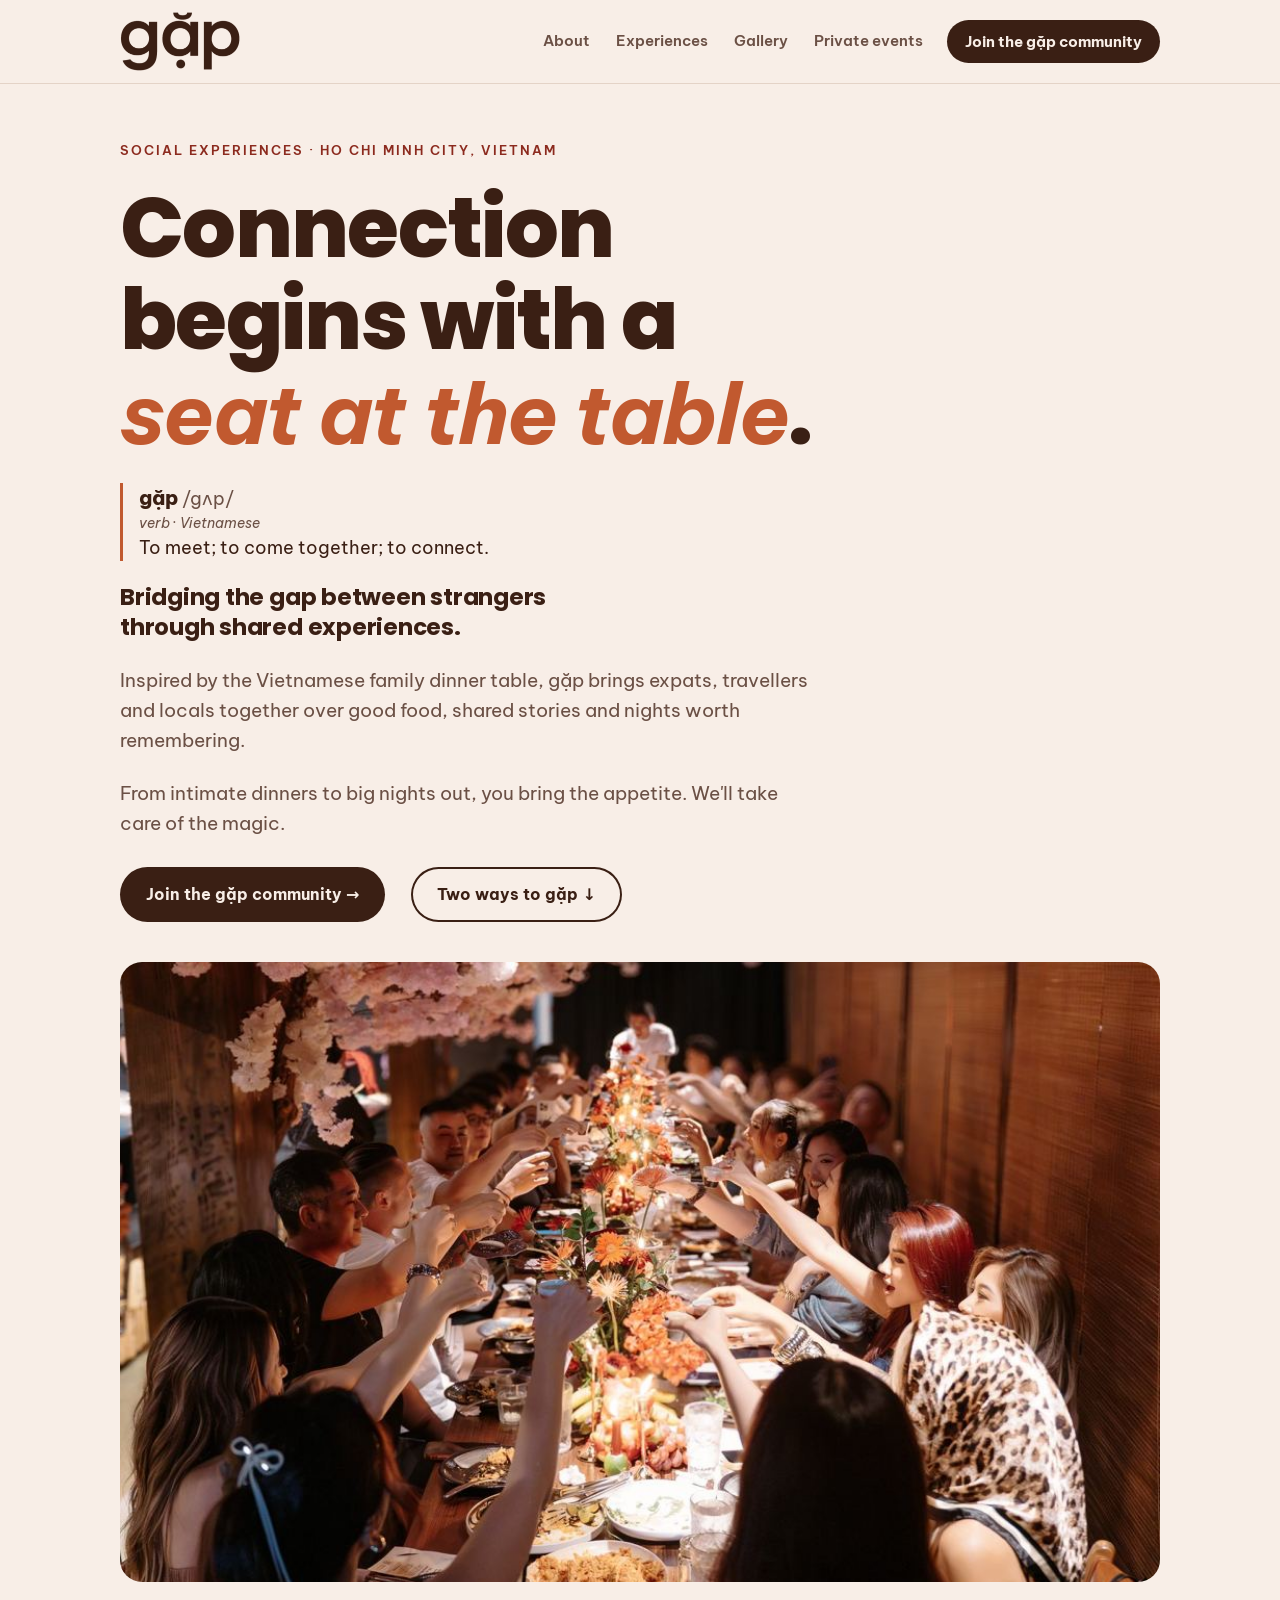
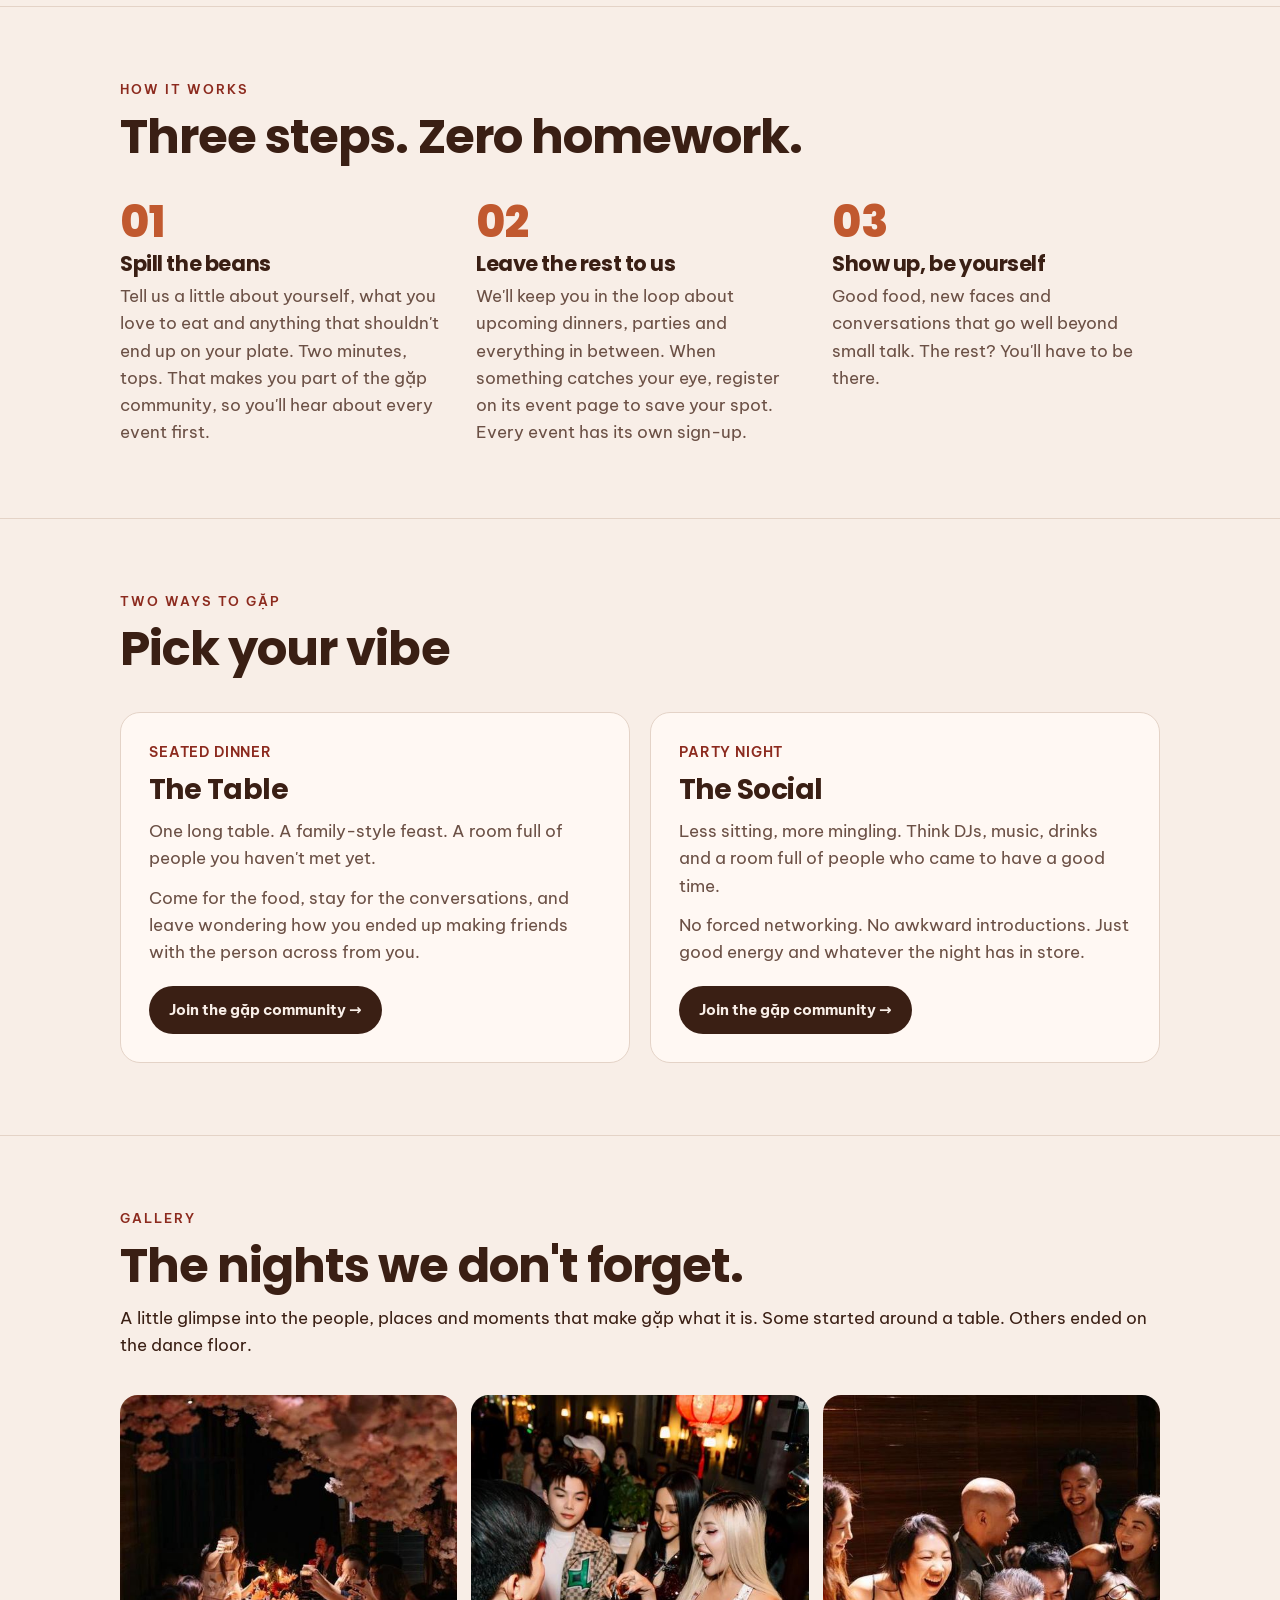
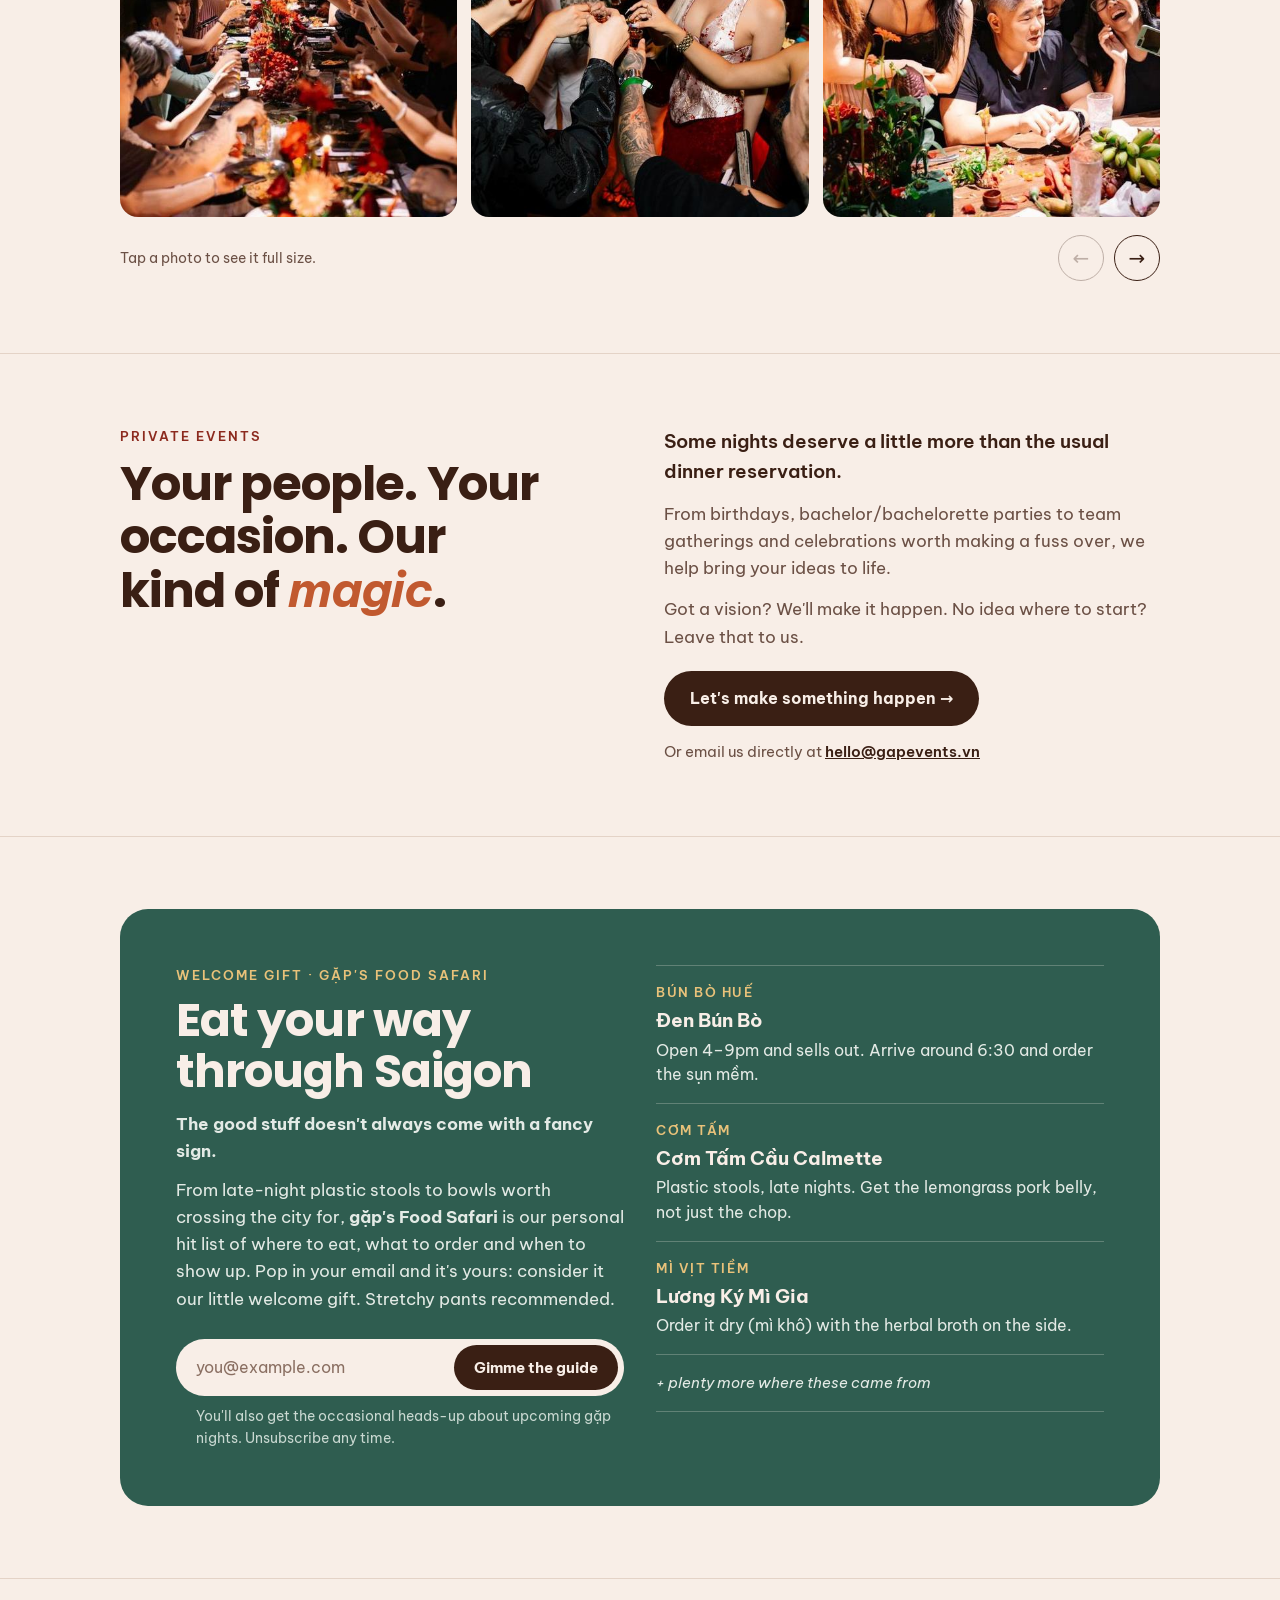
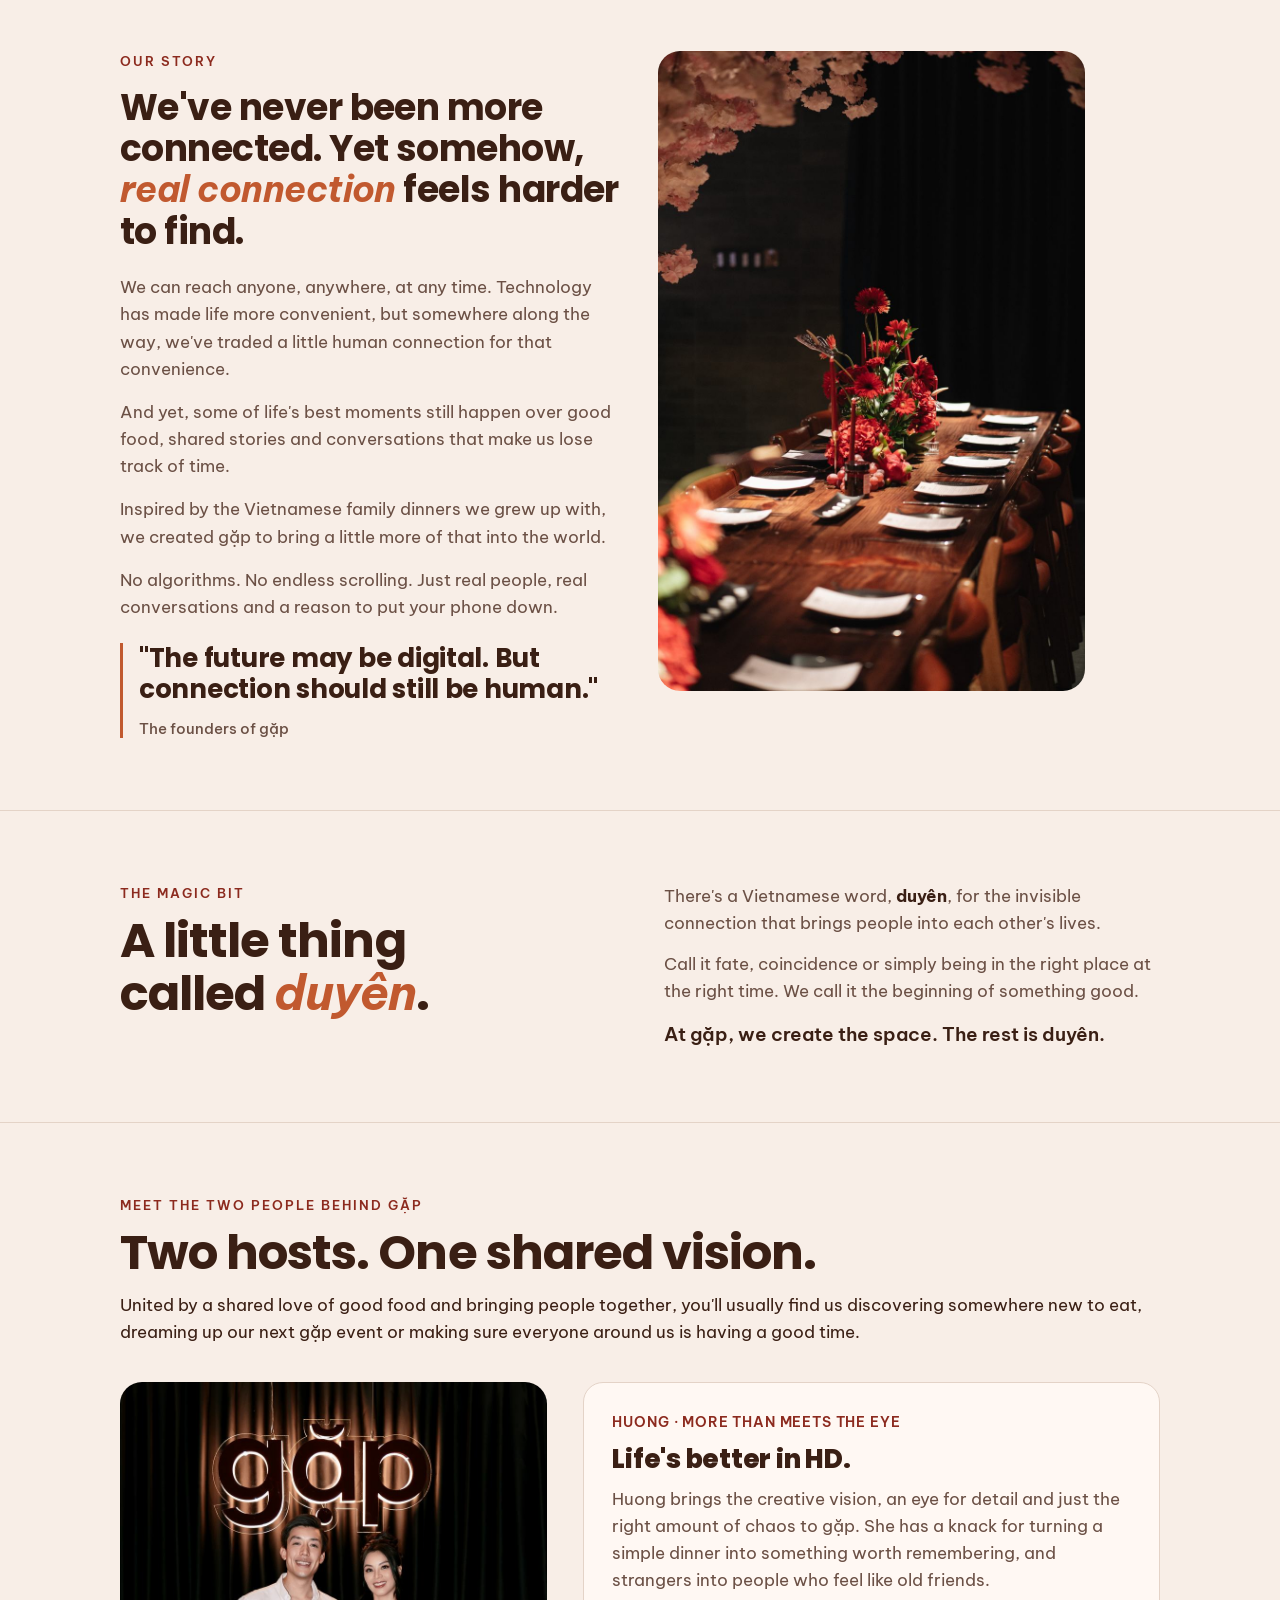
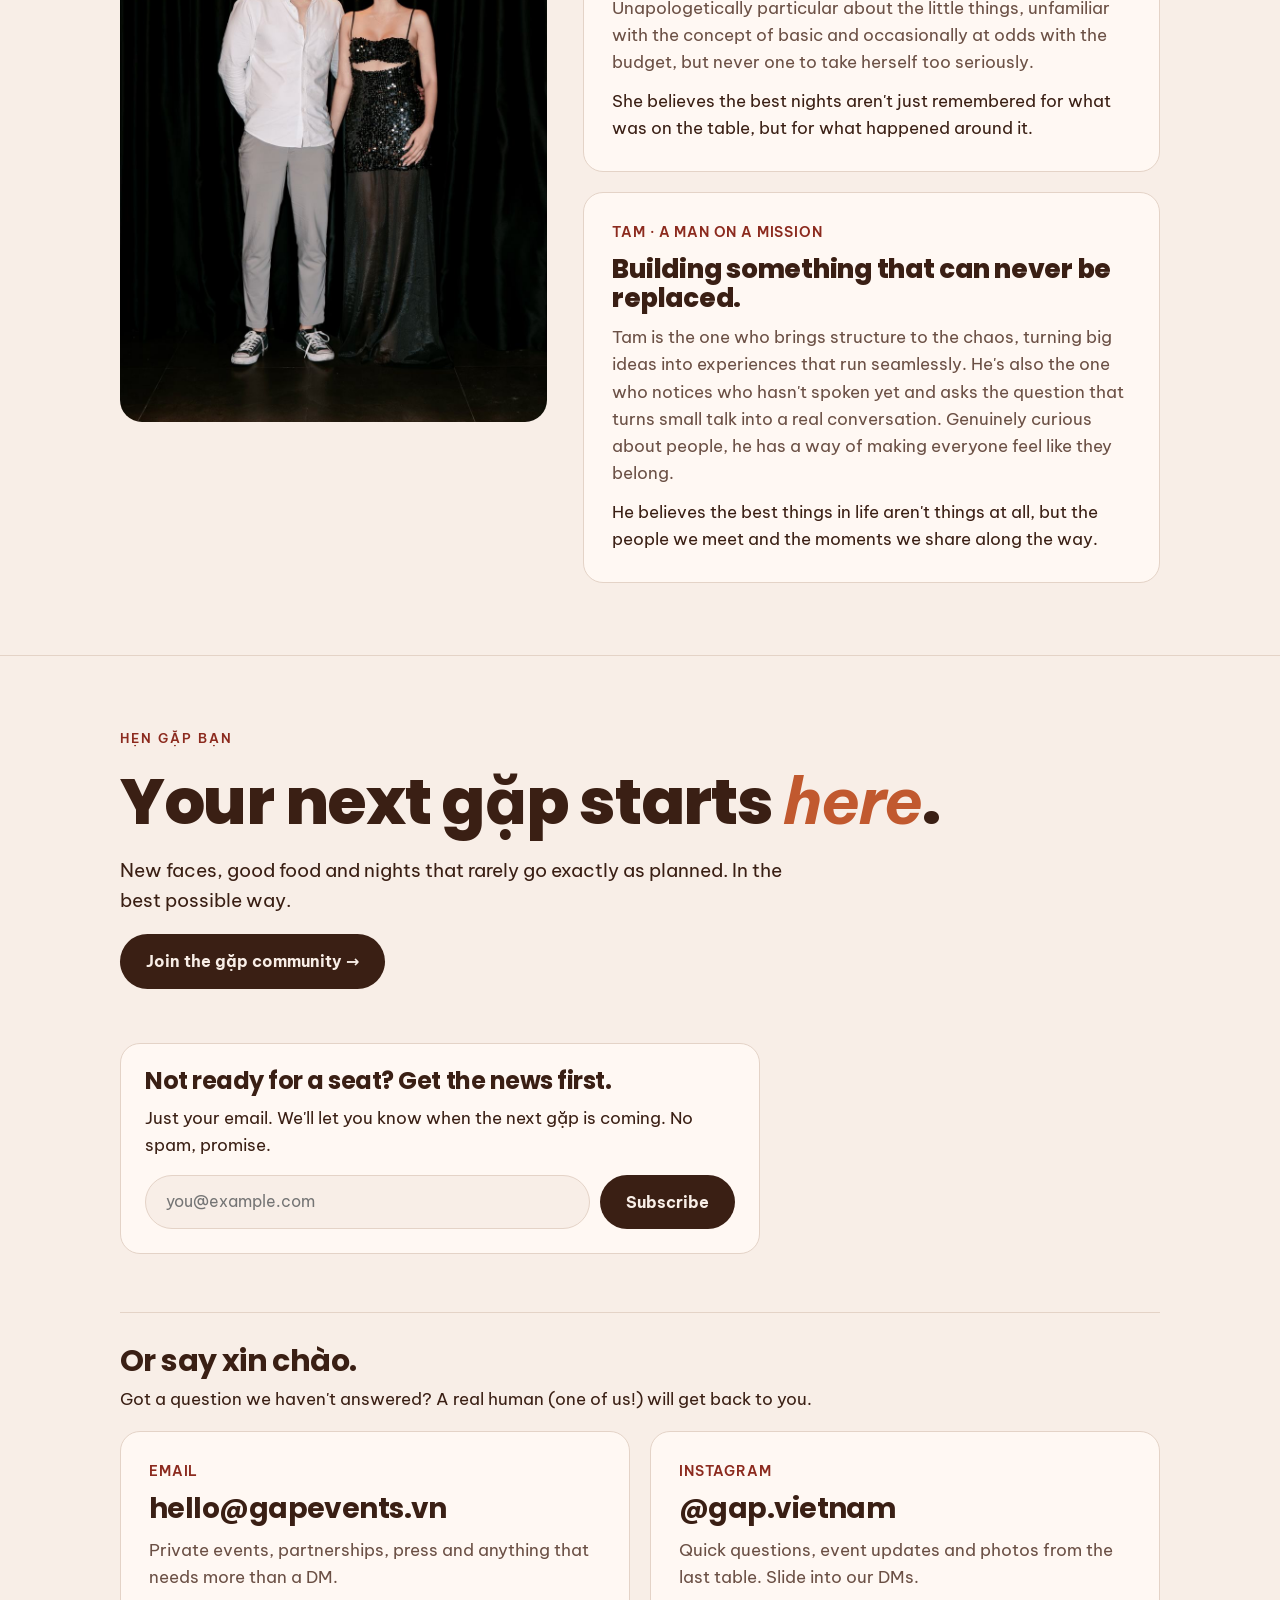
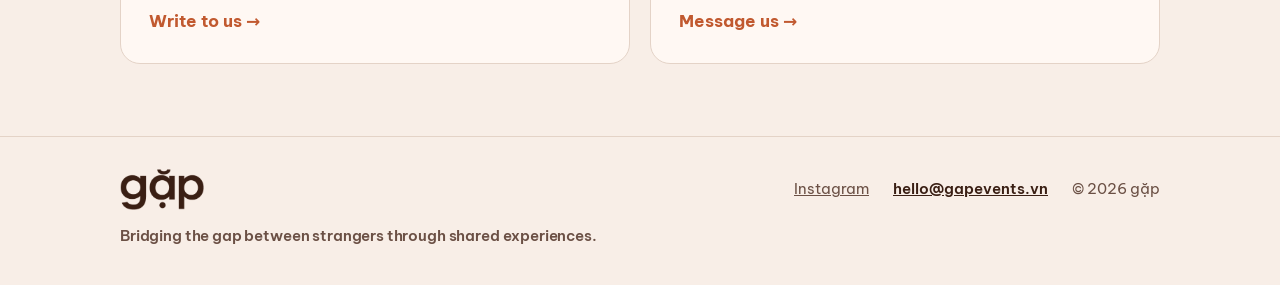
==== commit 7a2a1cce: "Homepage: new gặp definition and brand statement Co-Authored-By: Claude Opus 5.5 <noreply@anthropic." ====
--- a/index.html
+++ b/index.html
@@ -1,5 +1,5 @@
 <!doctype html><html lang="en"><head><meta charset="utf-8"><meta name="viewport" content="width=device-width,initial-scale=1,viewport-fit=cover"><meta property="og:title" content="gặp — Social Dining, Parties &amp; Private Events in Saigon"><meta property="og:description" content="Connection begins with a seat at the table. Long-table dinners, big nights out and private events in Saigon."><meta property="og:image" content="https://gapevents.vn/images/hero-1000.jpg"><meta property="og:url" content="https://gapevents.vn/"><meta property="og:type" content="website"><meta name="twitter:card" content="summary_large_image"><link rel="icon" type="image/png" href="images/logo-espresso.png"><title>gặp — Social Dining, Parties &amp; Private Events in Saigon</title>
-<meta name="description" content="gặp creates social experiences in Saigon: long-table dinners, big nights out and private events that bring expats, travellers and locals together. Join the gặp community.">
+<meta name="description" content="Bridging the gap between strangers through shared experiences. gặp creates social experiences in Saigon: long-table dinners, big nights out and private events that bring expats, travellers and locals together. Join the gặp community.">
 <link rel="preconnect" href="https://fonts.googleapis.com">
 <link rel="preconnect" href="https://fonts.gstatic.com" crossorigin>
 <link rel="stylesheet" href="https://fonts.googleapis.com/css2?family=Be+Vietnam+Pro:wght@400;500;600;700;800&family=Poppins:wght@600;700;800&display=swap">
@@ -207,6 +207,9 @@
 .dict b{font-weight:800;font-size:20px}
 .dict .ipa{color:var(--muted)}
 .dict i{color:var(--label);font-weight:600}
+.dict .pos{font-size:14px;font-style:italic;color:var(--muted)}
+.purpose{font-family:var(--display);font-weight:700;font-size:clamp(19px,2.3vw,23px);line-height:1.3;letter-spacing:-.01em;max-width:34ch}
+.site .purpose{font-size:15px;font-family:var(--vn);font-weight:600;color:var(--muted);max-width:none;flex-basis:100%}
 .hostwrap{display:grid;gap:20px;grid-template-columns:minmax(0,1fr) minmax(0,1.3fr);align-items:start}
 @media (max-width:760px){.hostwrap{grid-template-columns:1fr}}
 .host-shot{aspect-ratio:2/3;max-height:640px}
@@ -266,7 +269,12 @@
   <header class="wrap hero">
     <p class="label">Social experiences · Ho Chi Minh City, Vietnam</p>
     <h1>Connection begins with a <em class="acc">seat at the table</em>.</h1>
-    <p class="dict"><b>gặp</b> <span class="ipa">/gʌp/</span> — to meet, to choose connection over convenience, to finally sit next to someone more interesting than your phone.</p>
+    <div class="dict" role="group" aria-label="Definition of gặp">
+      <p><b lang="vi">gặp</b> <span class="ipa">/gʌp/</span></p>
+      <p class="pos">verb · Vietnamese</p>
+      <p>To meet; to come together; to connect.</p>
+    </div>
+    <p class="purpose">Bridging the gap between strangers through shared experiences.</p>
     <p class="say">Inspired by the Vietnamese family dinner table, gặp brings expats, travellers and locals together over good food, shared stories and nights worth remembering.</p>
     <p class="say">From intimate dinners to big nights out, you bring the appetite. We'll take care of the magic.</p>
     <div class="ctas">
@@ -510,6 +518,7 @@
       <a class="mail" href="mailto:hello@gapevents.vn">hello@gapevents.vn</a>
       <span>© 2026 gặp</span>
     </div>
+    <p class="purpose">Bridging the gap between strangers through shared experiences.</p>
   </div>
 </footer>
 
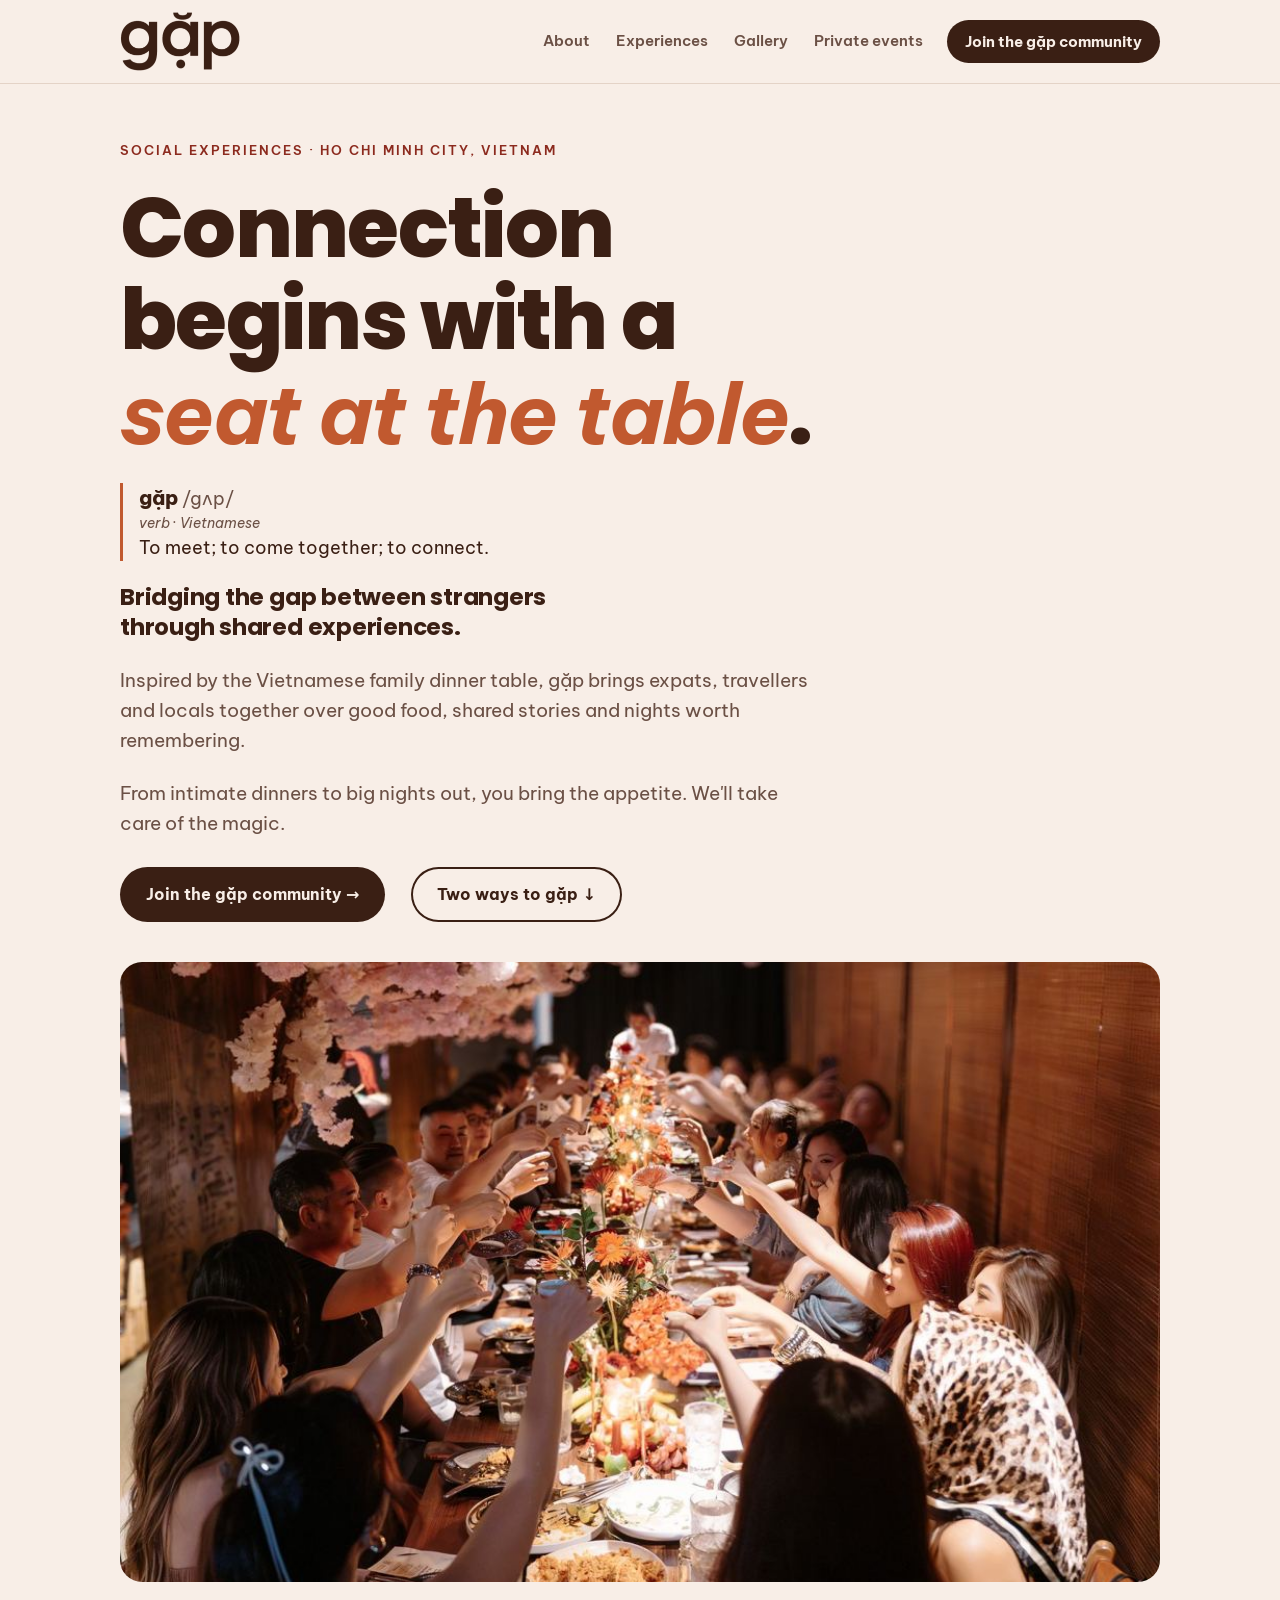
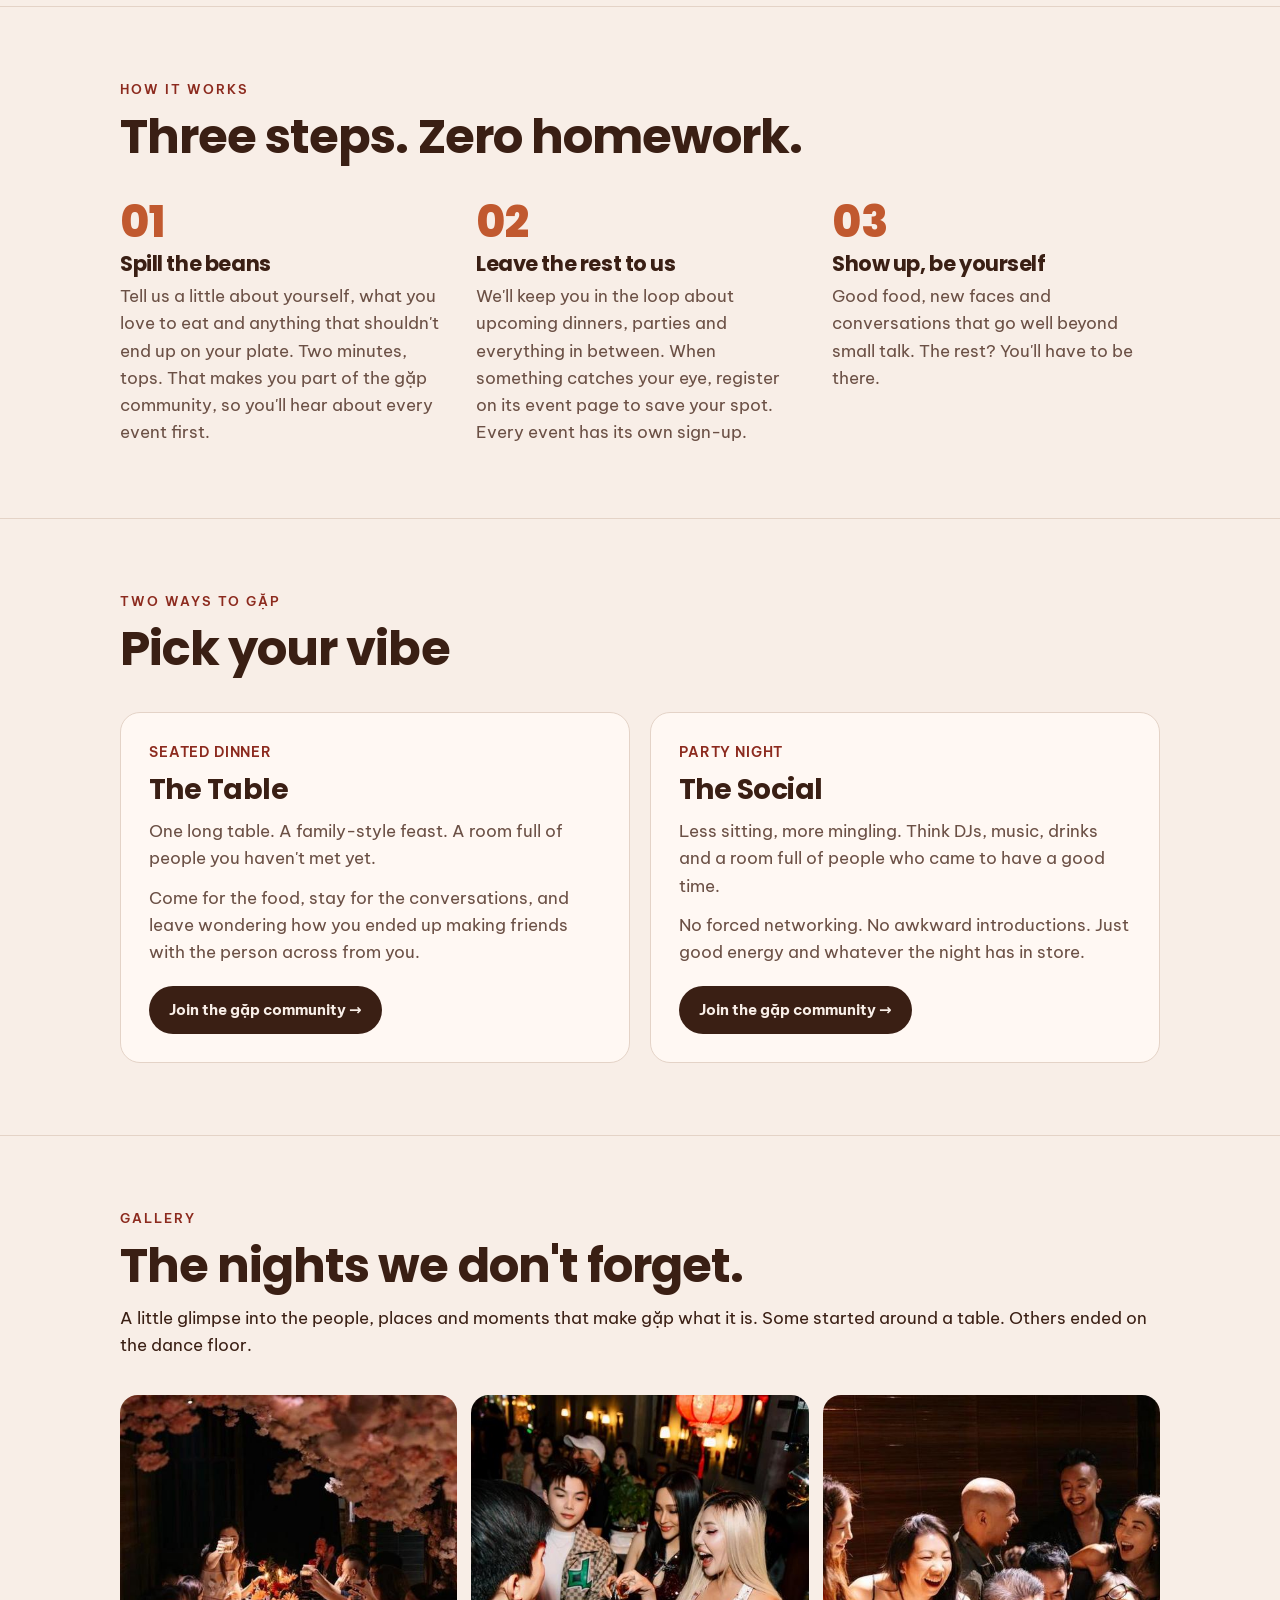
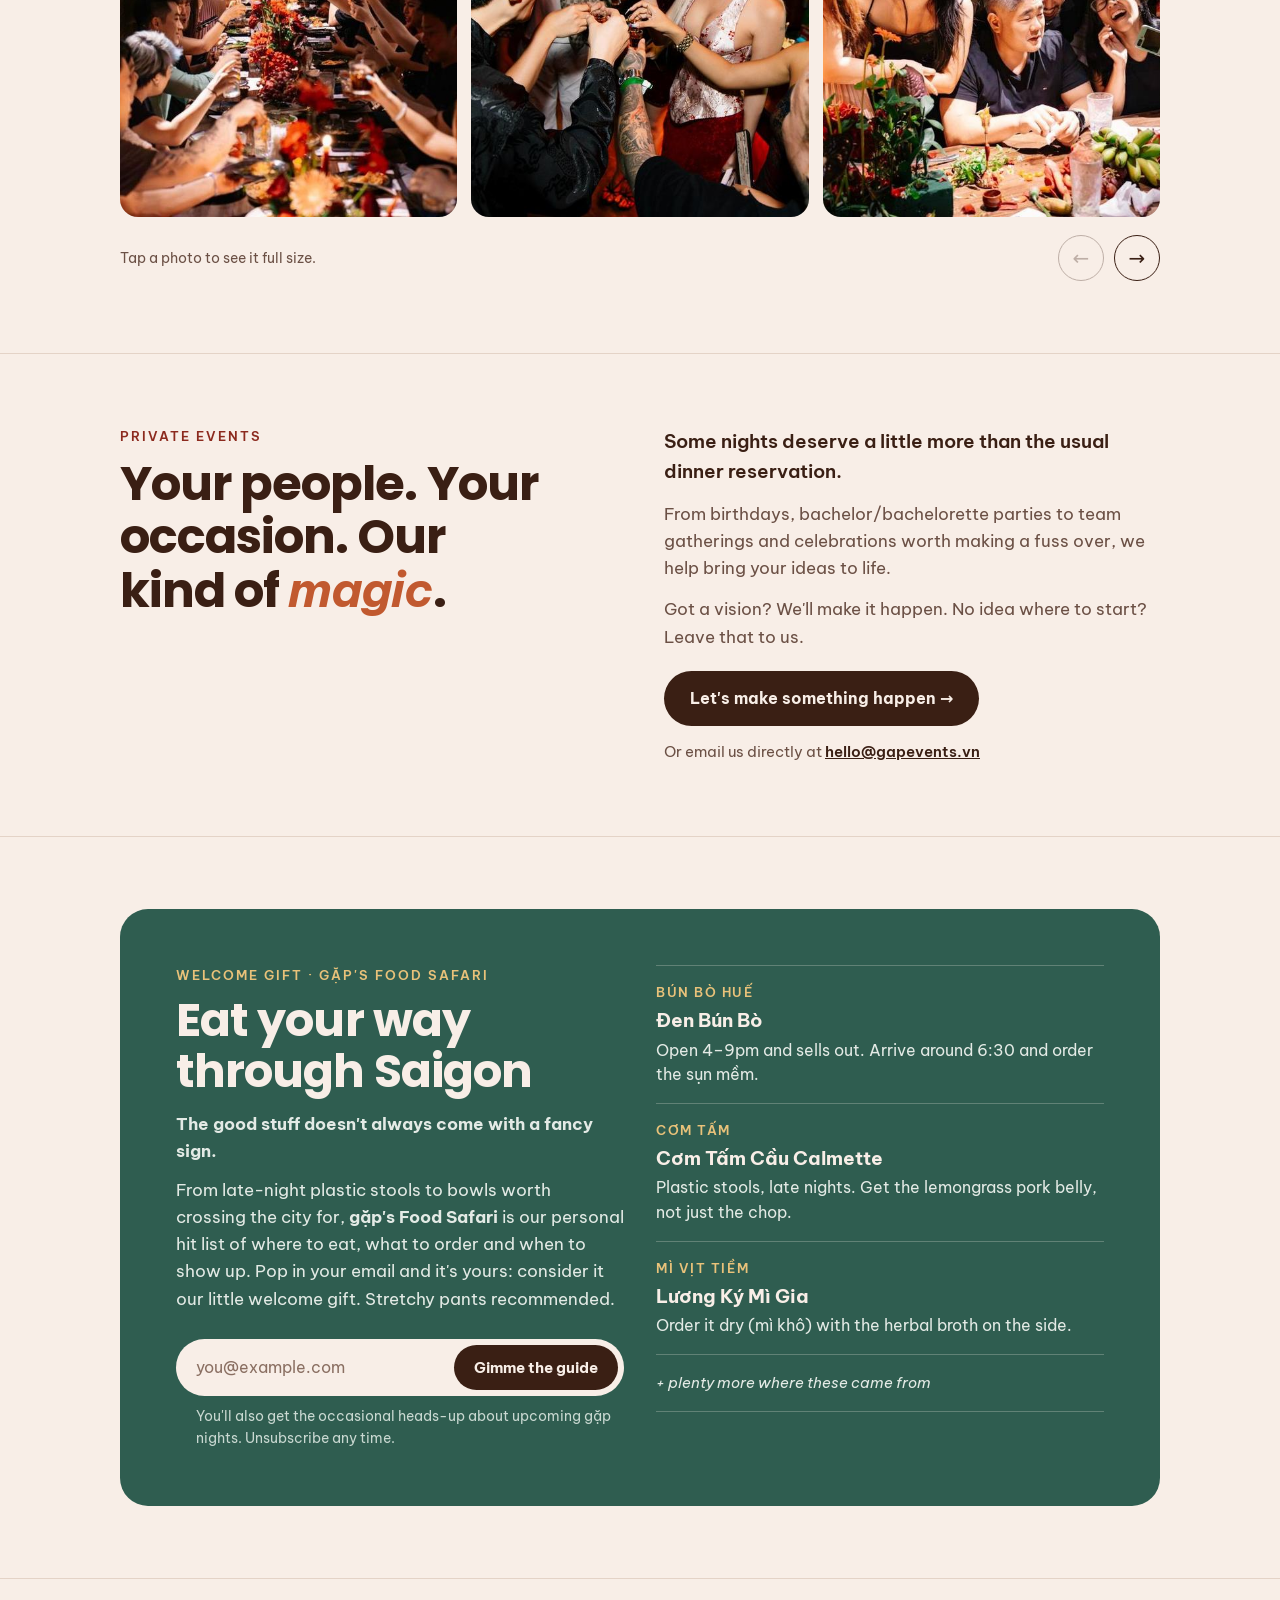
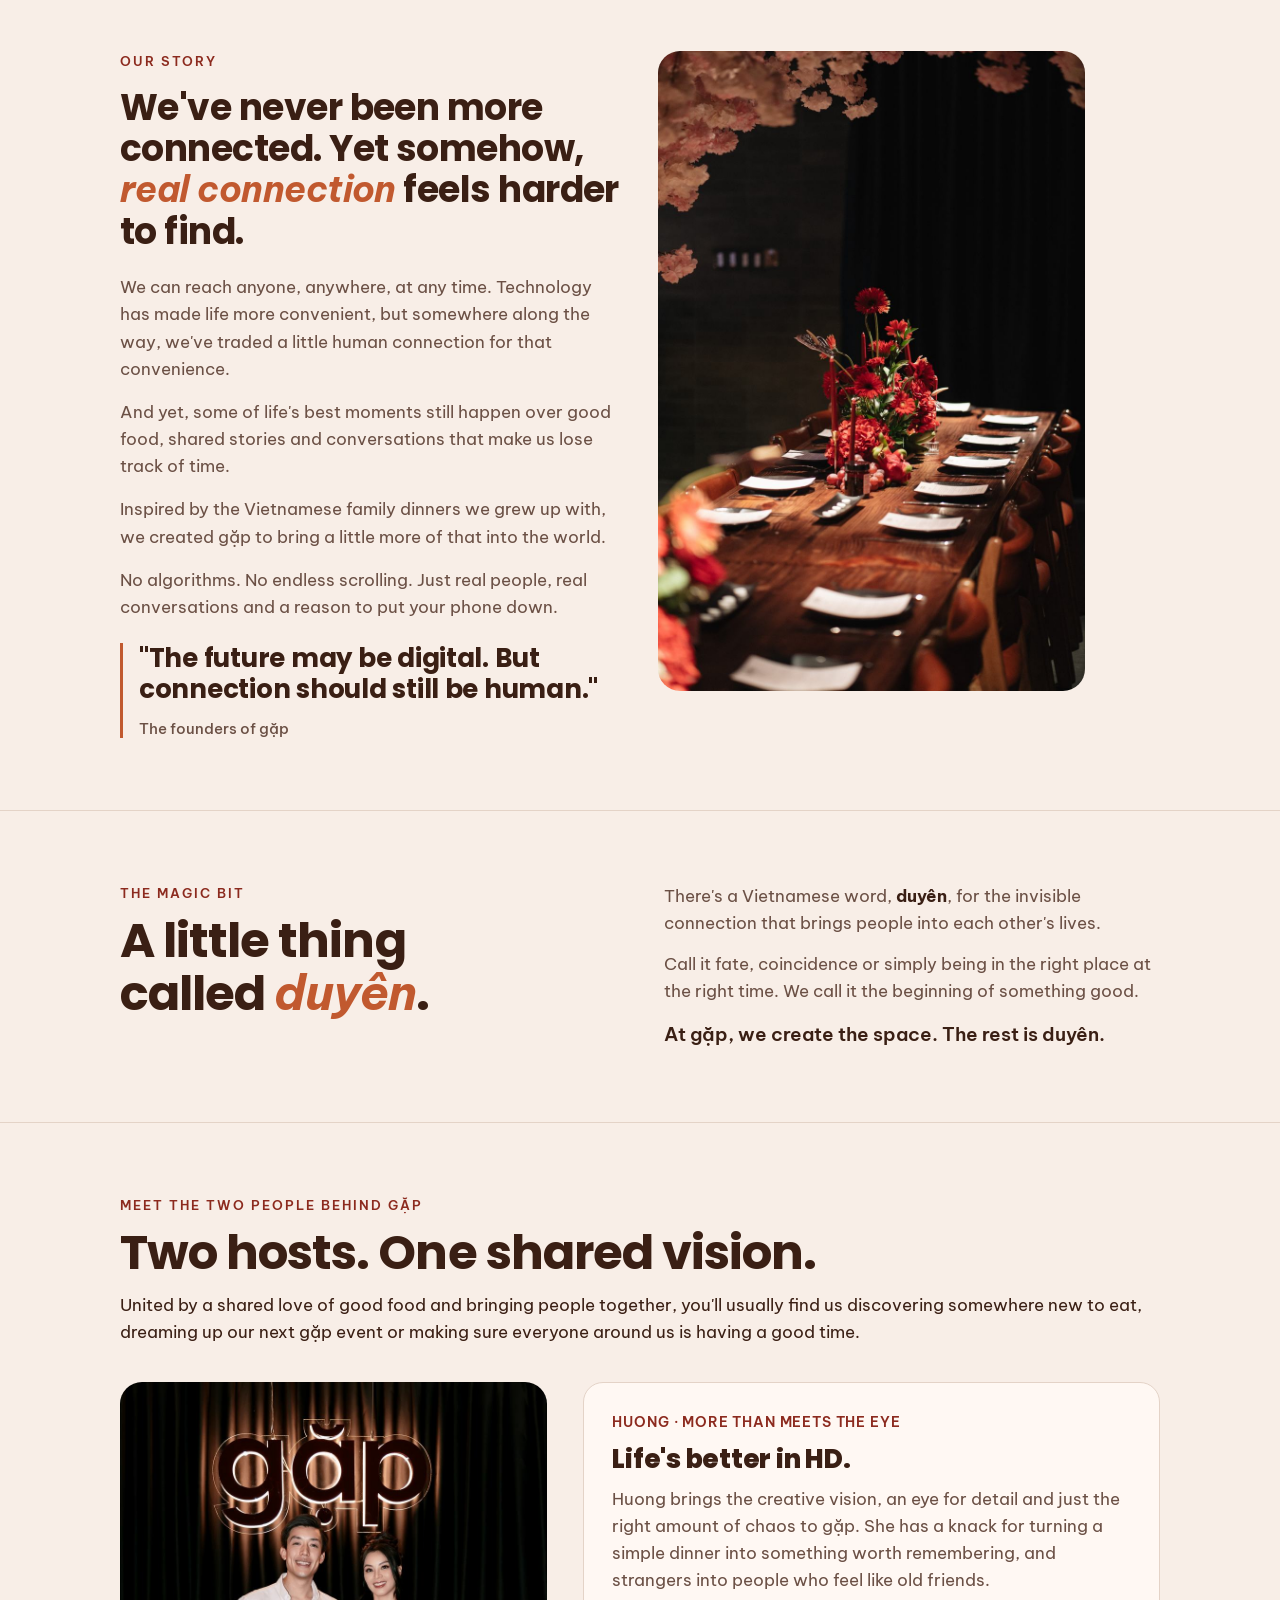
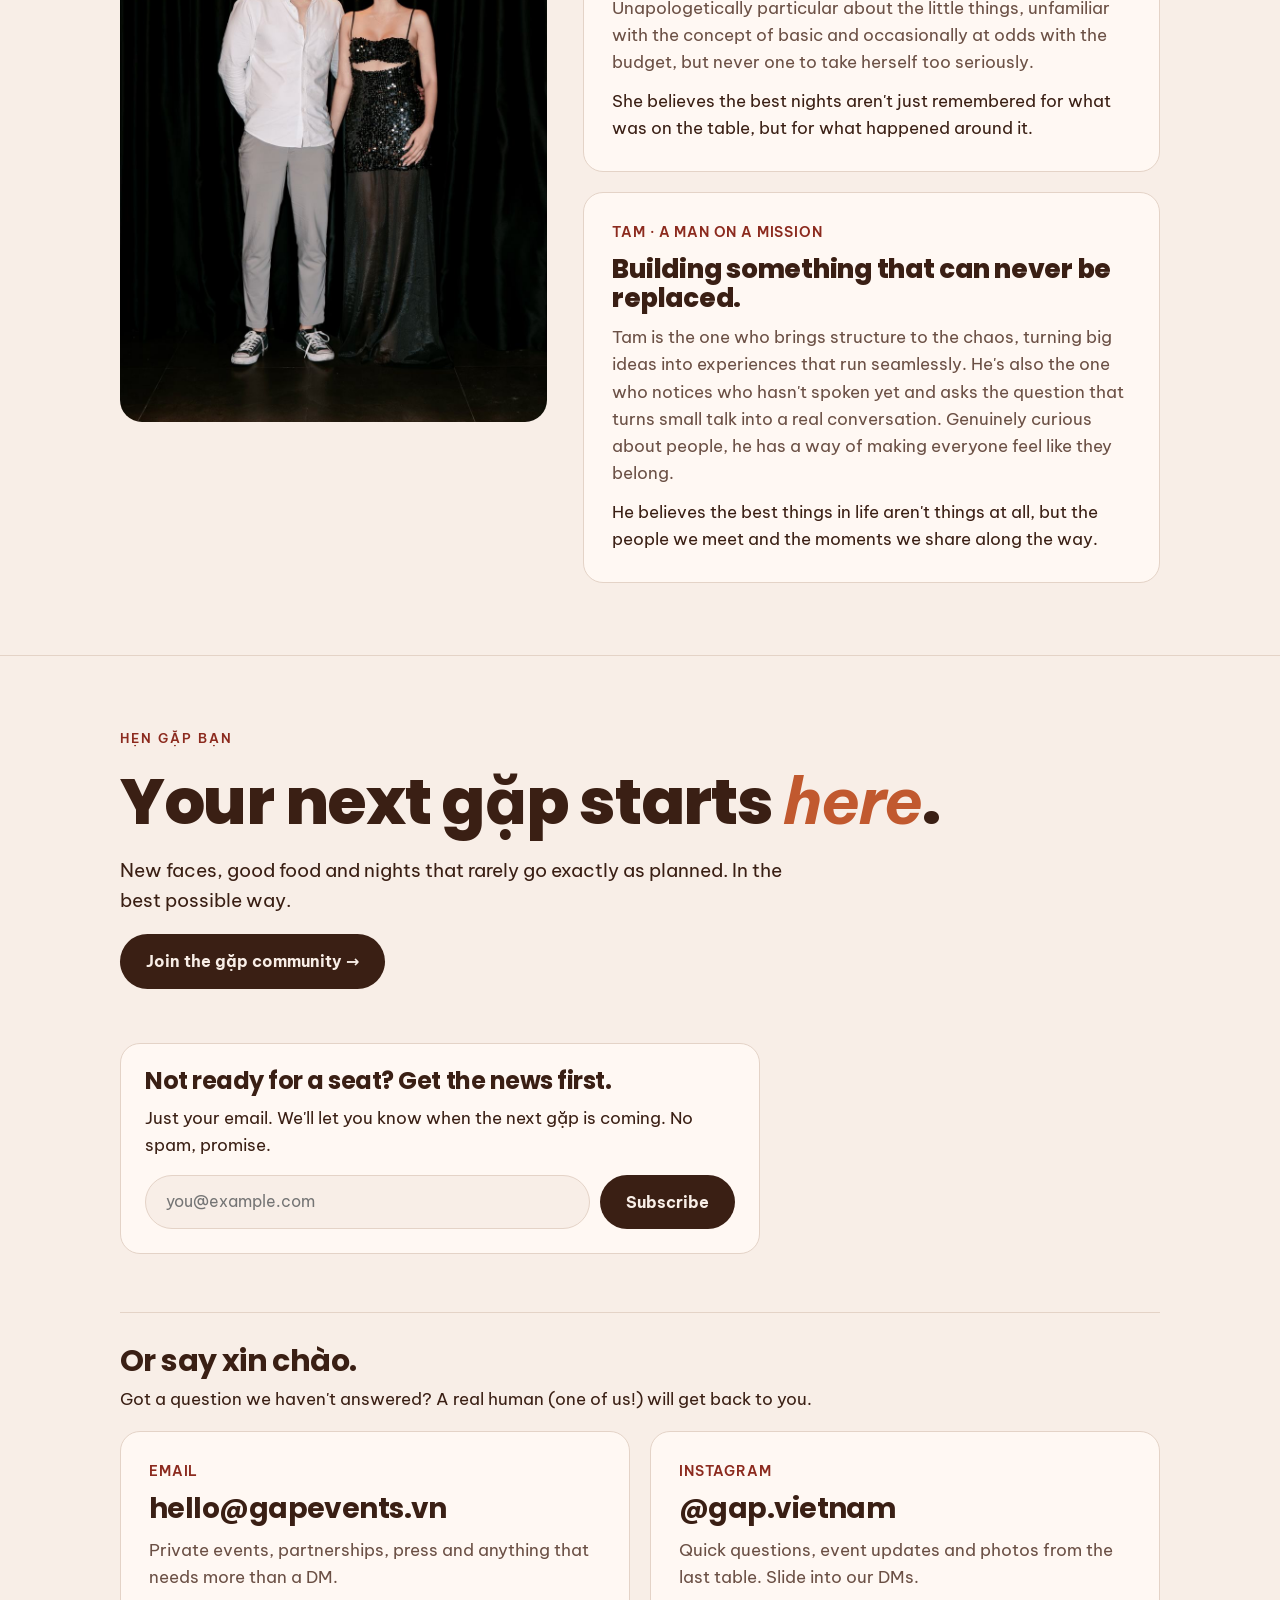
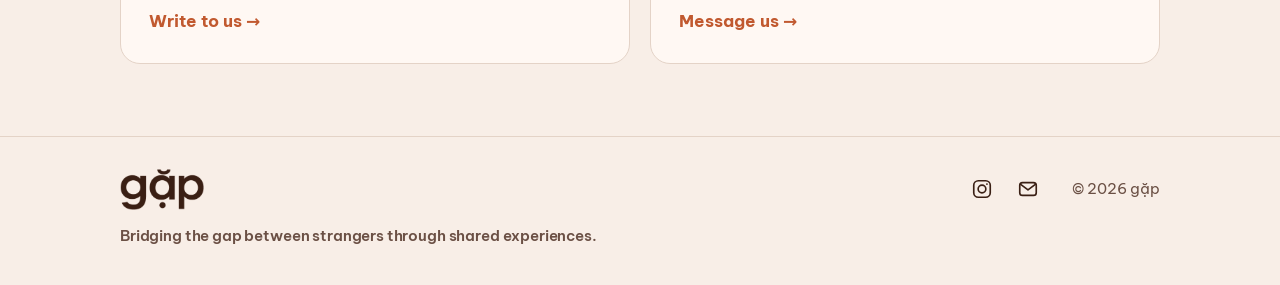
==== commit fd6058b3: "Footers: Instagram and email as icons on every page Co-Authored-By: Claude Opus 5.5 <noreply@anthrop" ====
--- a/index.html
+++ b/index.html
@@ -246,6 +246,9 @@
 .lb .arw:hover,.lb .x:hover{background:#F8EEE7;color:#3A1F14}
 .x{all:unset;box-sizing:border-box;width:42px;height:42px;border-radius:50%;border:1.5px solid;display:grid;place-items:center;cursor:pointer;font-size:22px}
 .x:focus-visible{outline:3px solid var(--terracotta);outline-offset:3px}
+
+.social{display:flex;gap:6px;align-items:center}.social a{display:grid;place-items:center;width:40px;height:40px;border-radius:50%;color:var(--fg);transition:background .15s}.social a:hover{background:var(--raise)}.social a:focus-visible{outline:3px solid var(--terracotta);outline-offset:2px}
+footer.site .links{align-items:center}
 </style>
 
 </head><body><nav aria-label="Main">
@@ -514,8 +517,7 @@
     <img class="logo logo-dark" src="images/logo-espresso.png" alt="gặp" width="84" height="41">
     <img class="logo logo-light" src="images/logo-white.png" alt="gặp" width="84" height="41">
     <div class="links">
-      <a href="https://www.instagram.com/gap.vietnam/" target="_blank" rel="noopener">Instagram</a>
-      <a class="mail" href="mailto:hello@gapevents.vn">hello@gapevents.vn</a>
+      <span class="social"><a href="https://www.instagram.com/gap.vietnam/" target="_blank" rel="noopener" aria-label="gặp on Instagram" title="Instagram"><svg viewBox="0 0 24 24" width="22" height="22" fill="none" stroke="currentColor" stroke-width="1.8" stroke-linecap="round" stroke-linejoin="round" aria-hidden="true"><rect x="3" y="3" width="18" height="18" rx="5"/><circle cx="12" cy="12" r="4.2"/><circle cx="17.4" cy="6.6" r="1" fill="currentColor" stroke="none"/></svg></a><a href="mailto:hello@gapevents.vn" aria-label="Email hello@gapevents.vn" title="hello@gapevents.vn"><svg viewBox="0 0 24 24" width="22" height="22" fill="none" stroke="currentColor" stroke-width="1.8" stroke-linecap="round" stroke-linejoin="round" aria-hidden="true"><rect x="3" y="5" width="18" height="14" rx="3"/><path d="m4 7 8 6 8-6"/></svg></a></span>
       <span>© 2026 gặp</span>
     </div>
     <p class="purpose">Bridging the gap between strangers through shared experiences.</p>
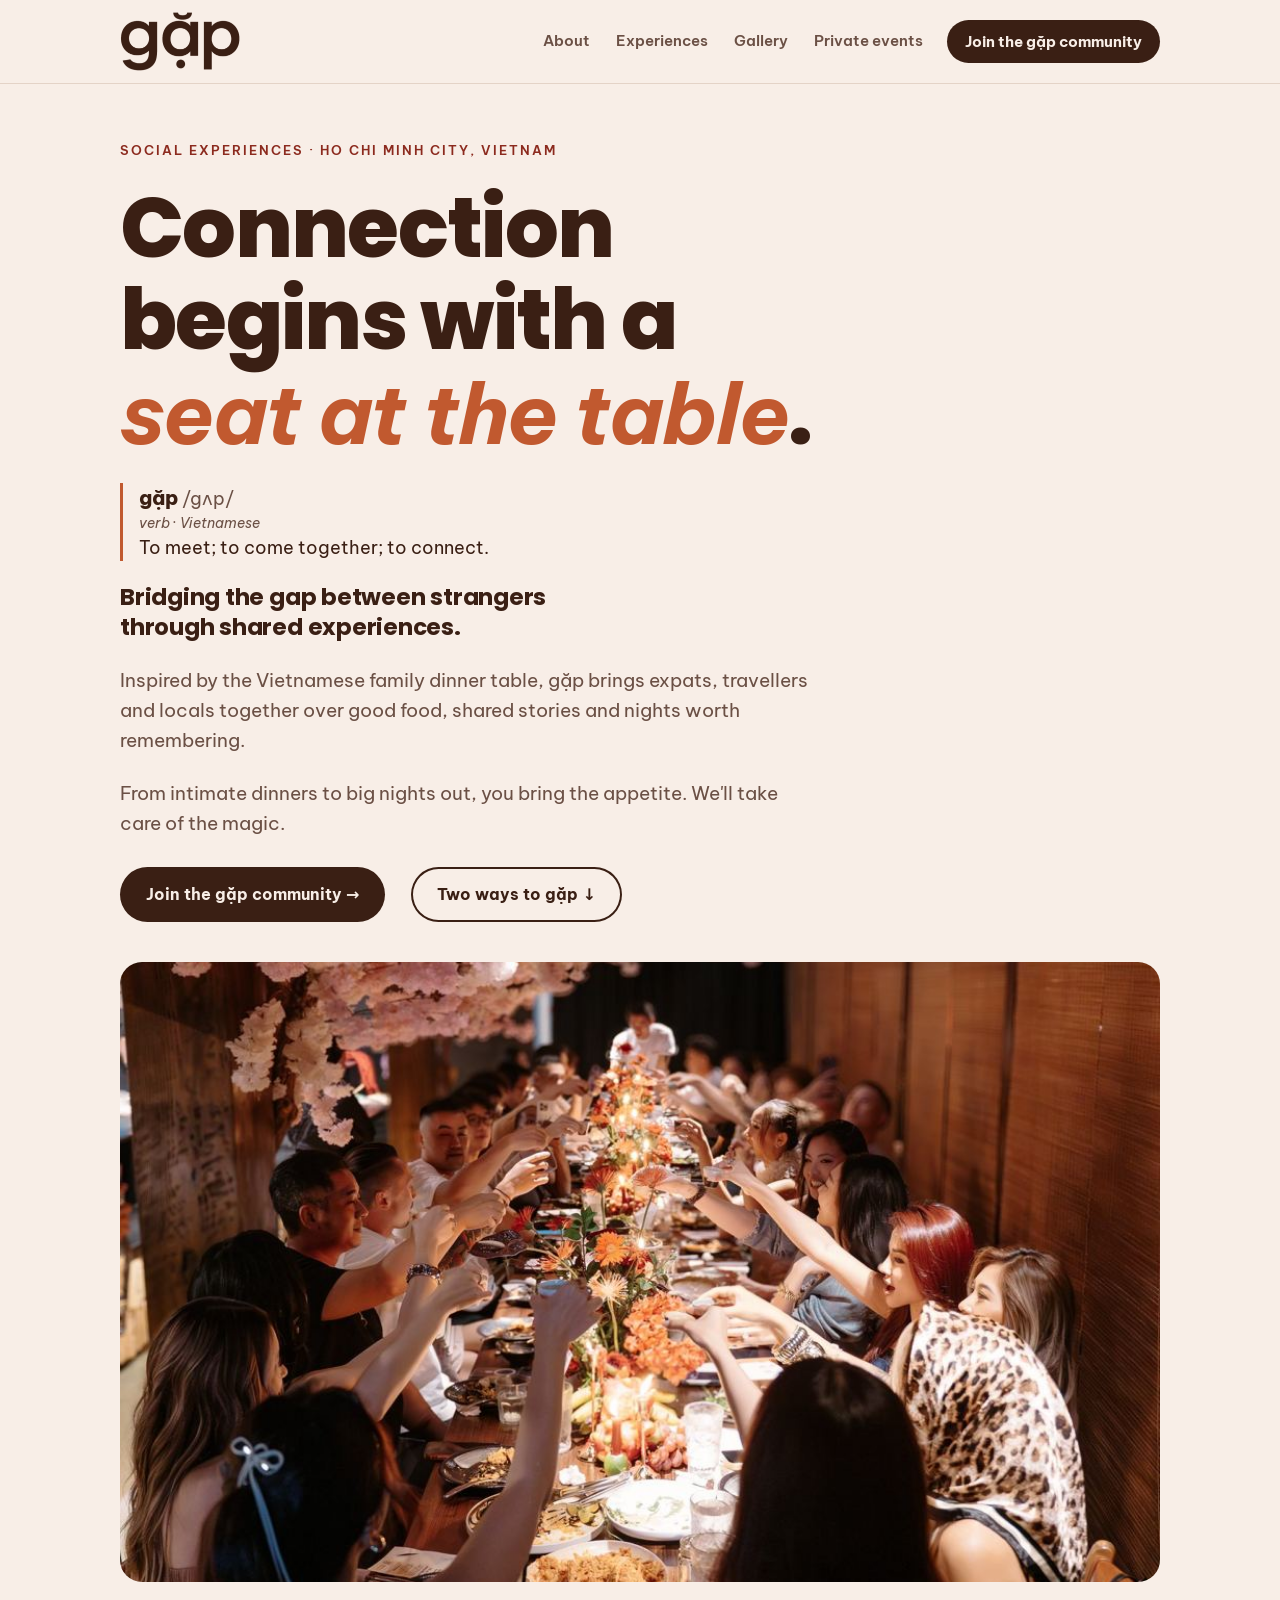
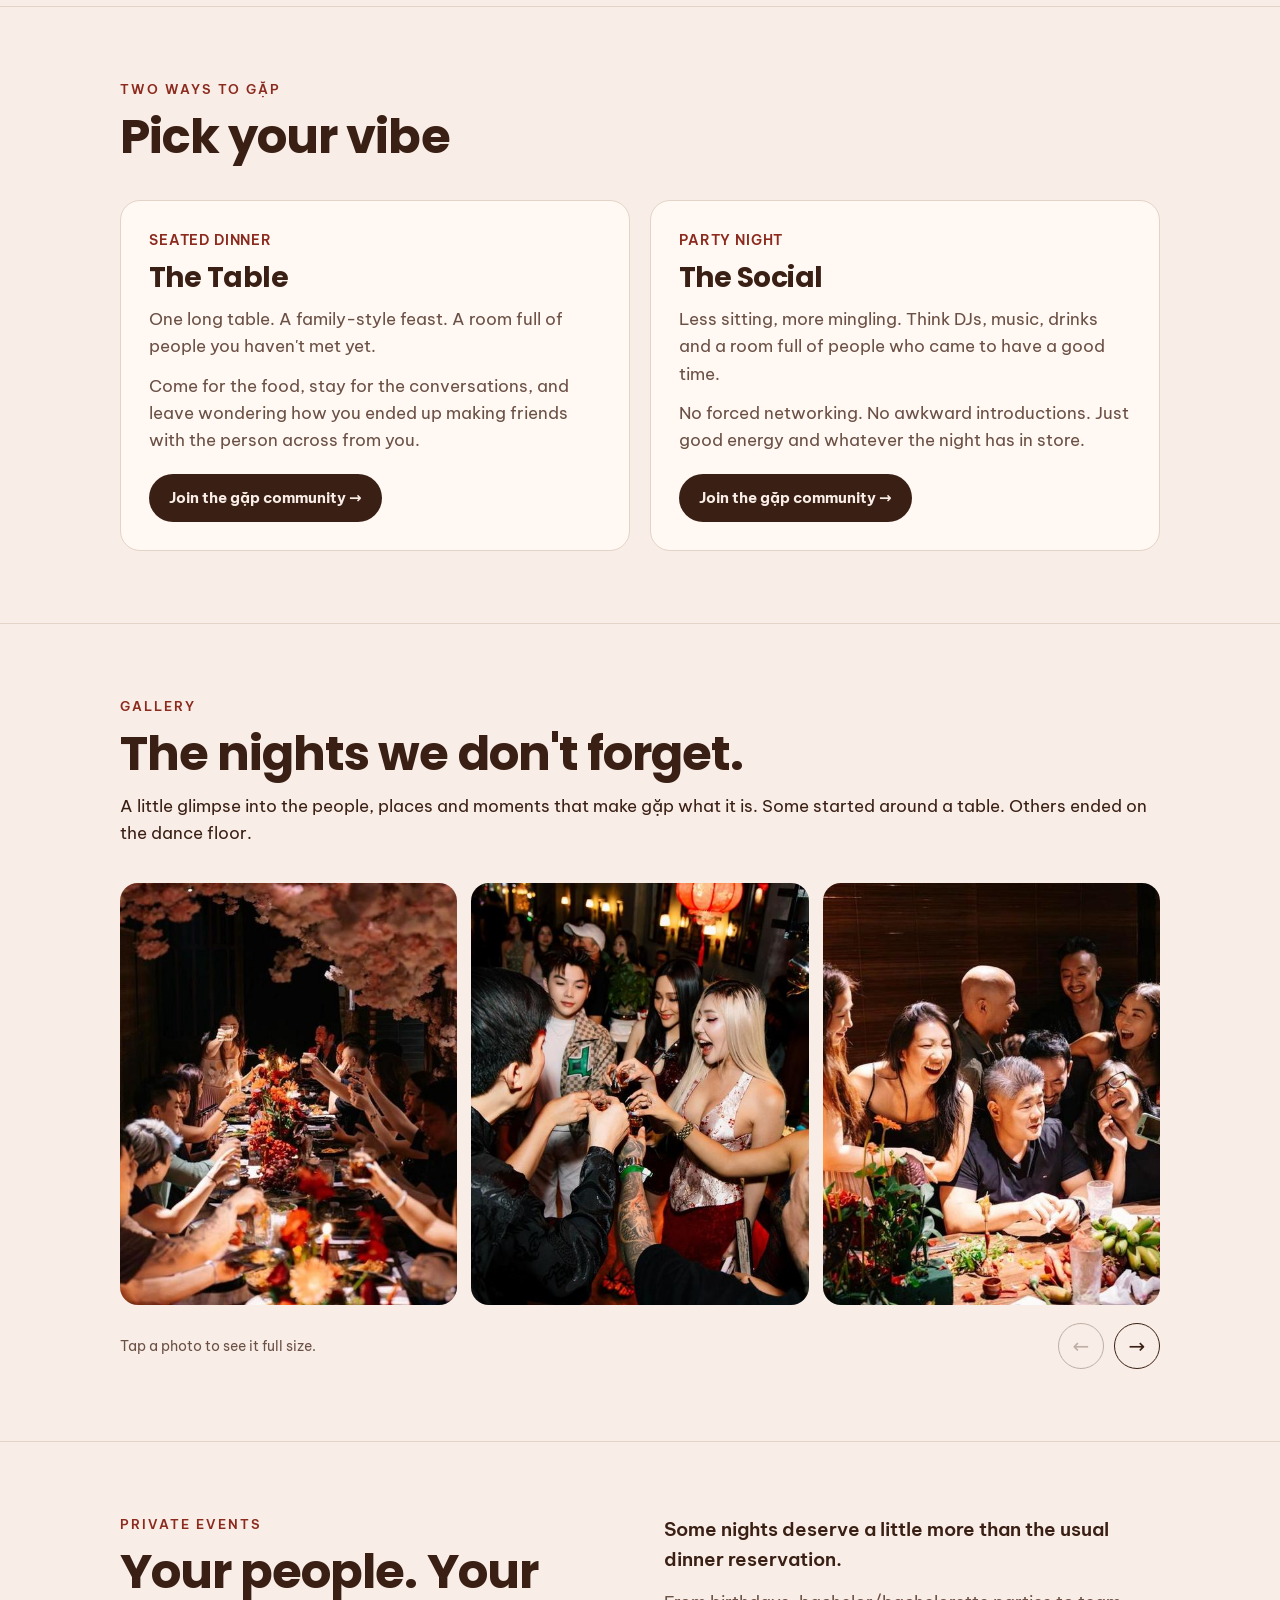
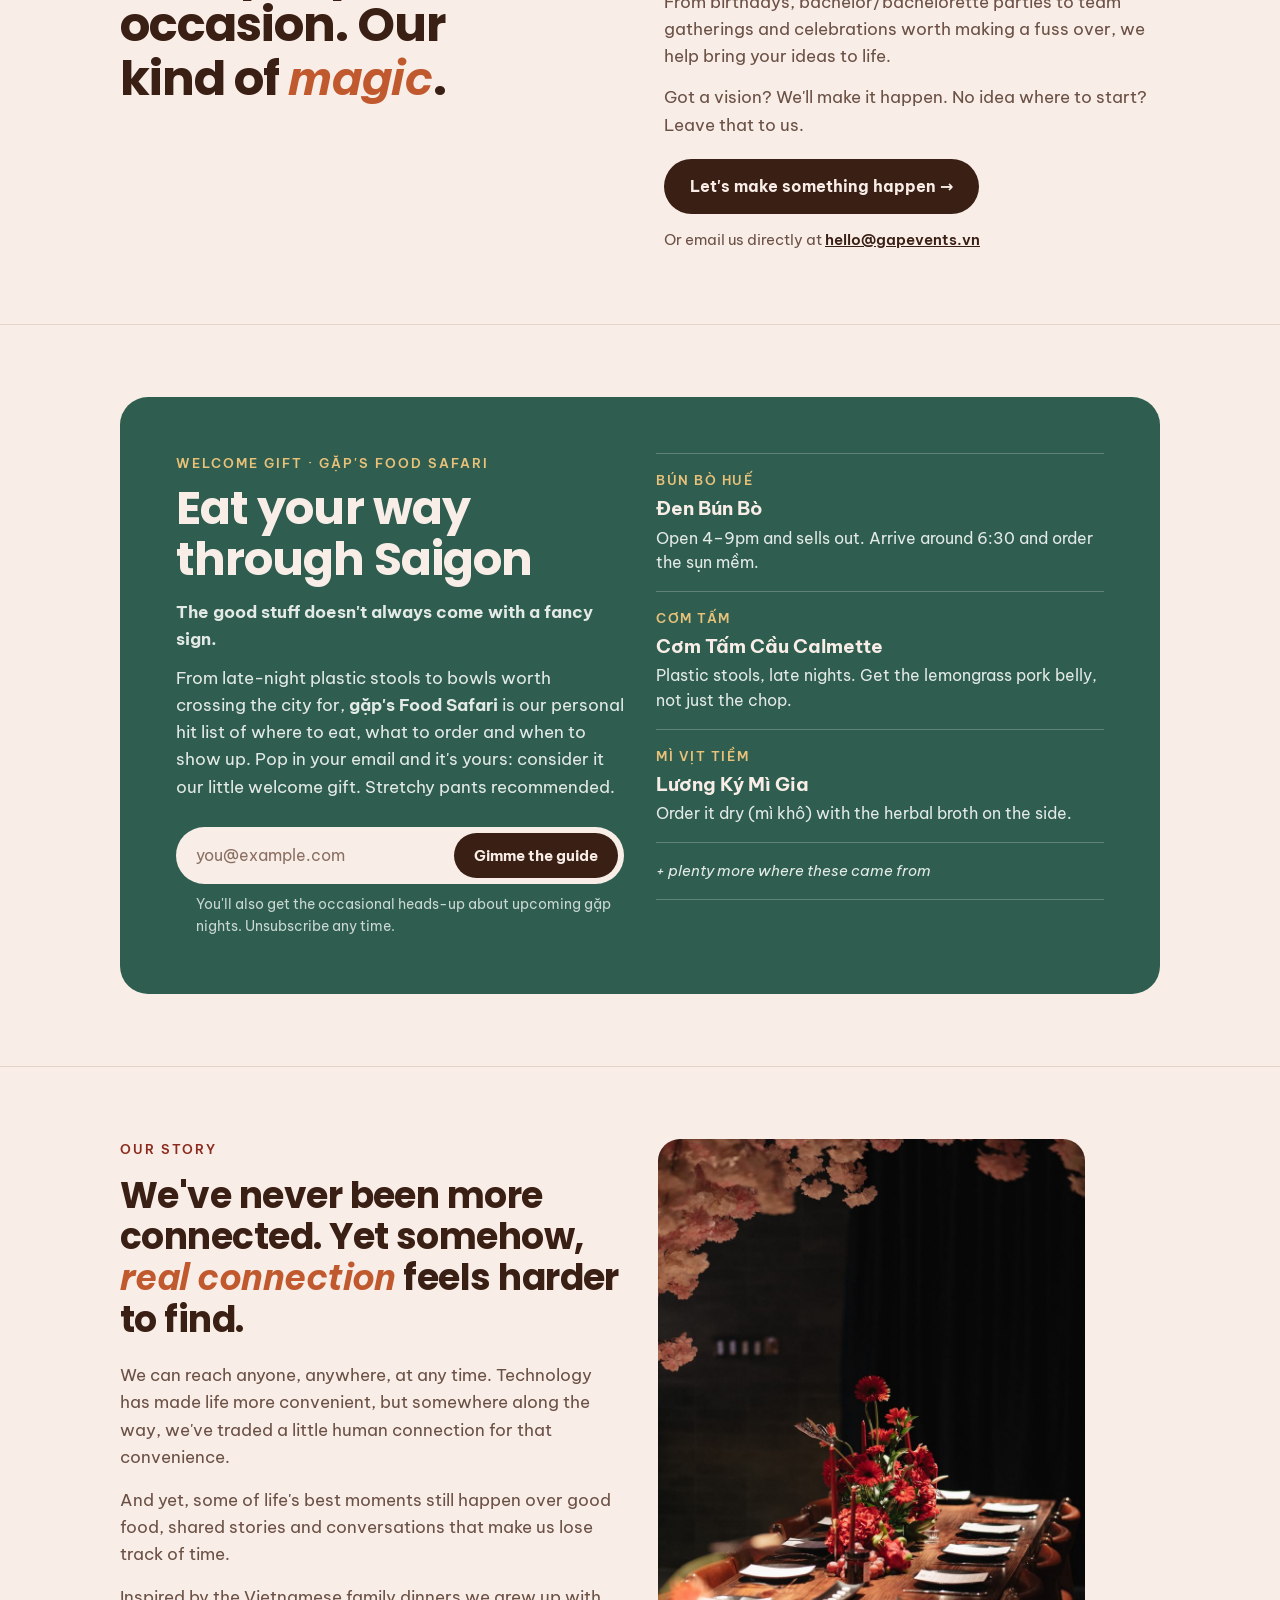
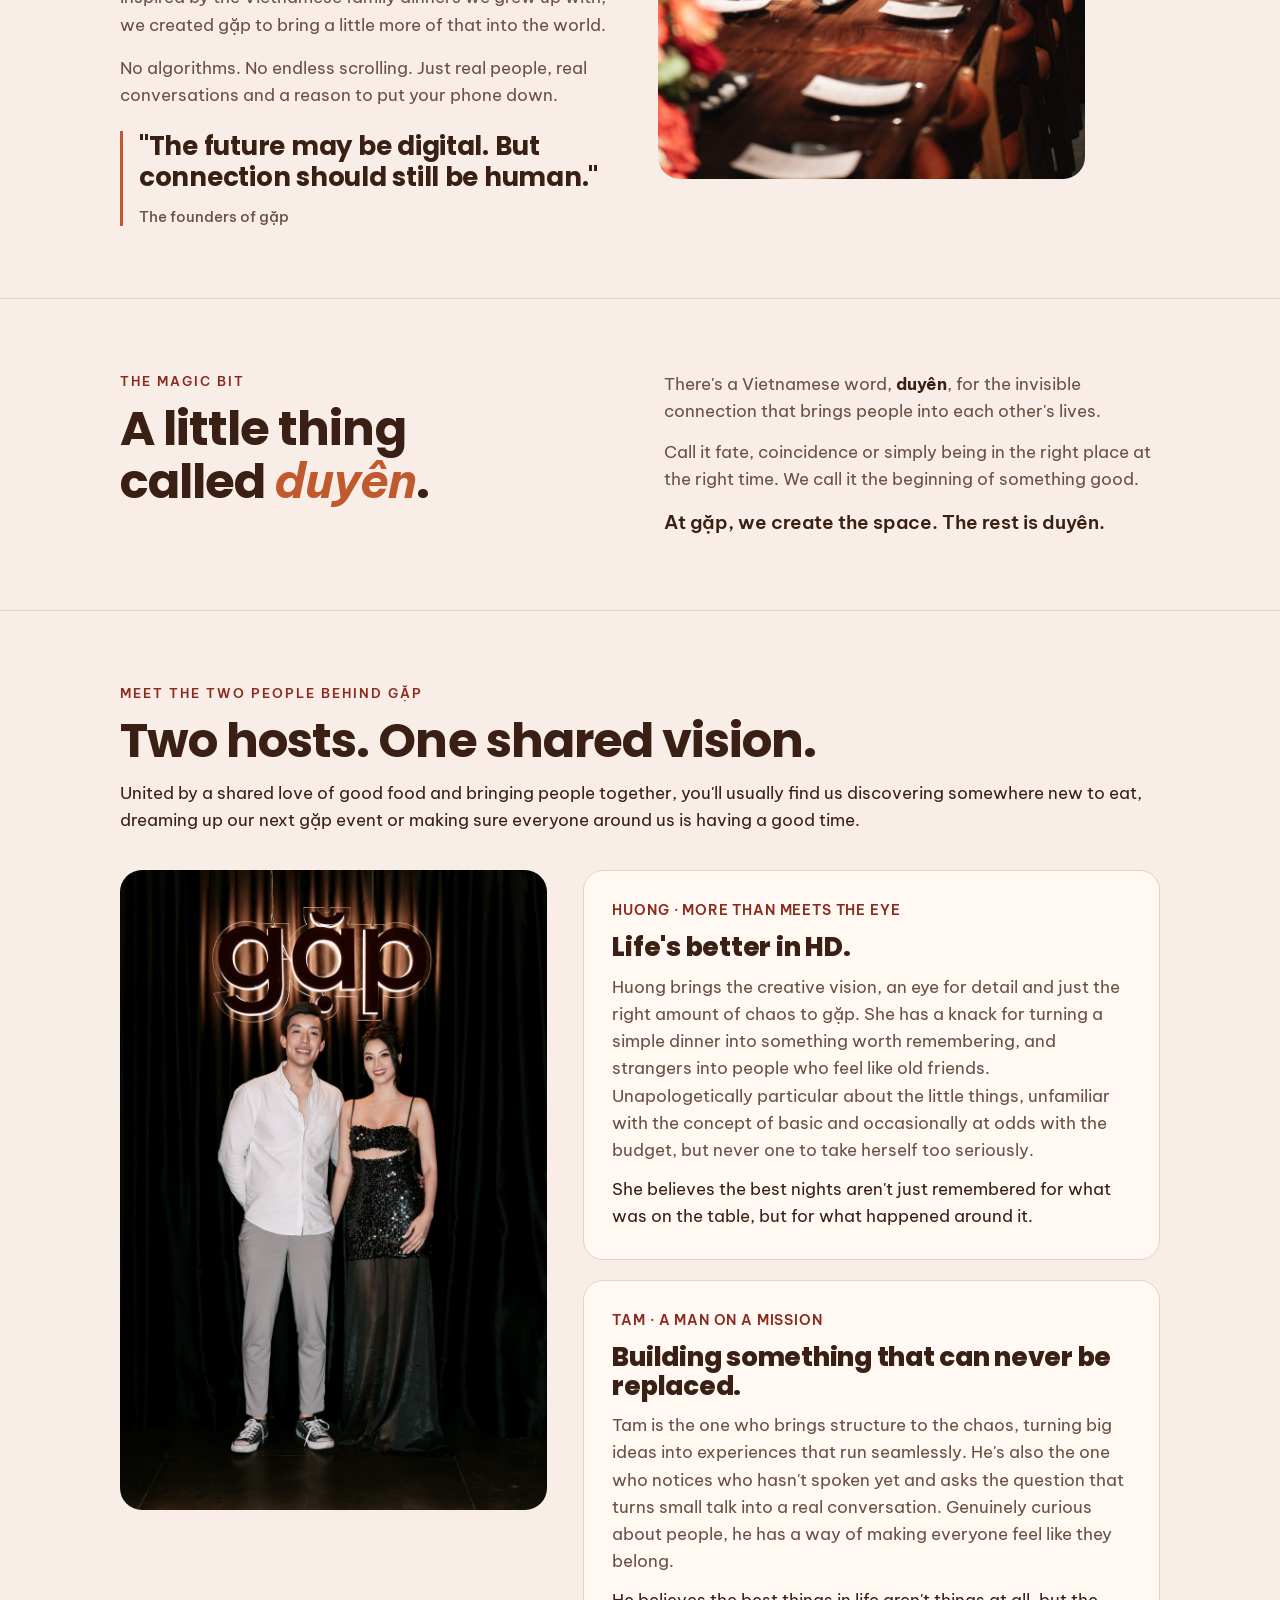
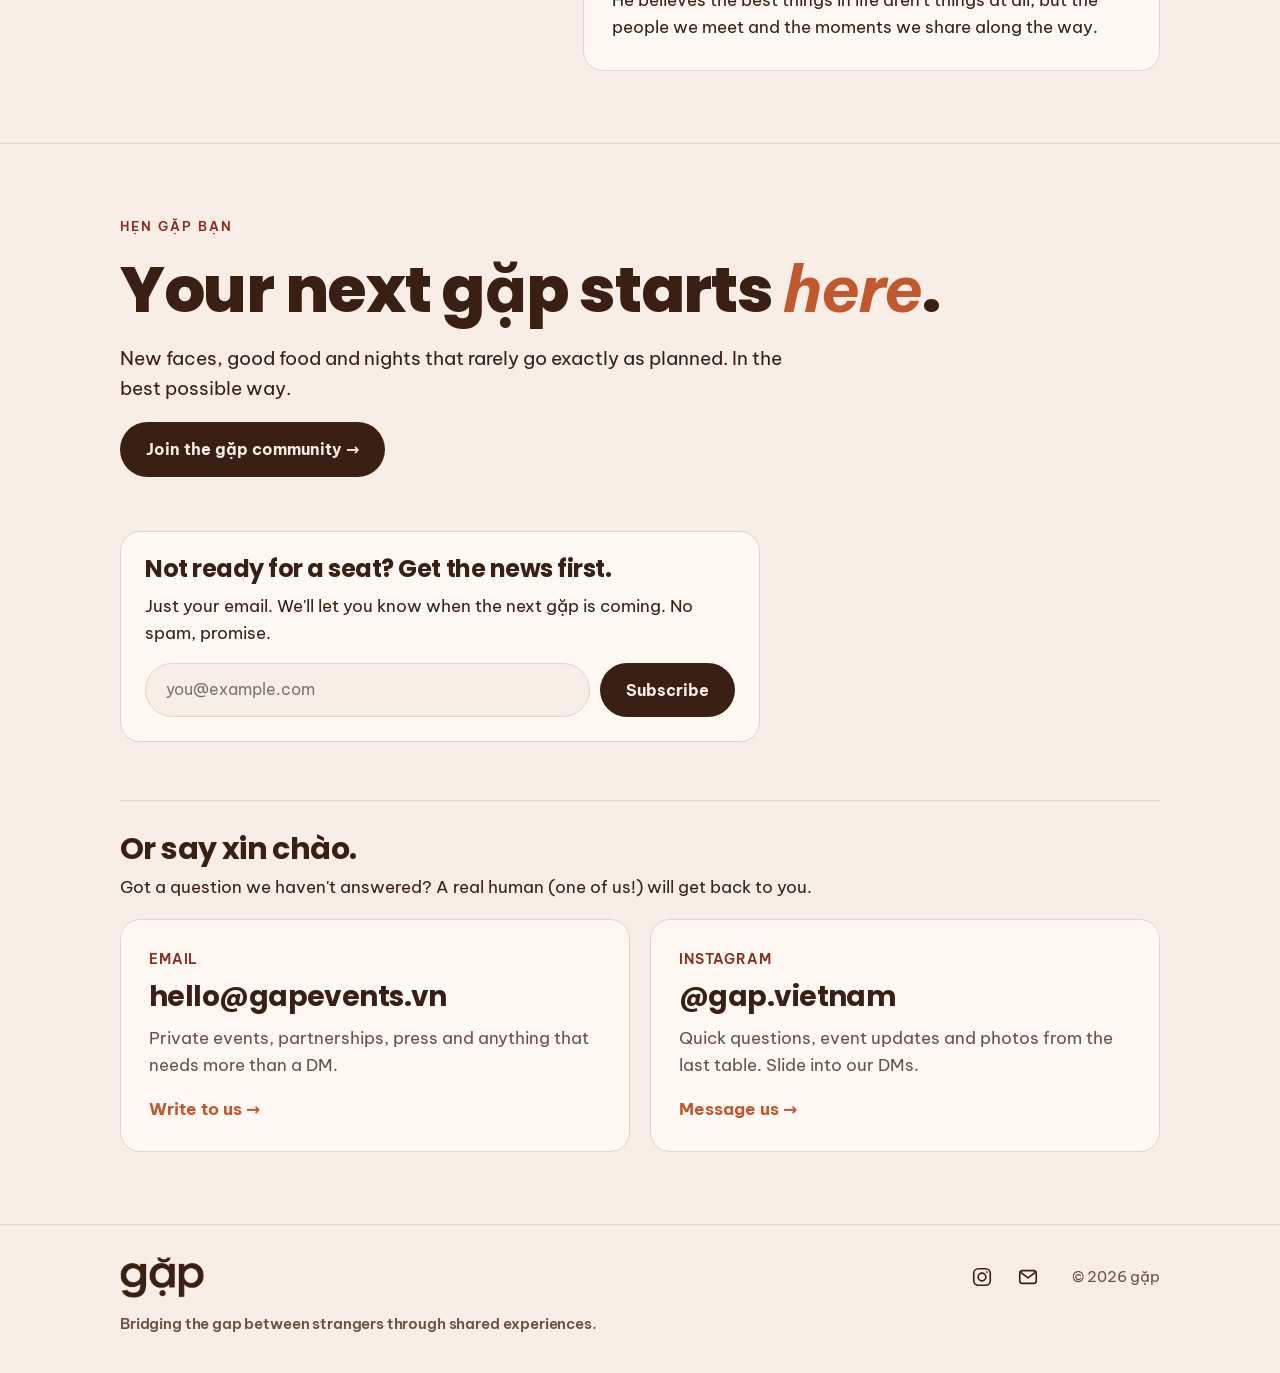
==== commit aae1fdec: "Homepage: remove the 'Three steps' section Co-Authored-By: Claude Opus 5.5 <noreply@anthropic.com> C" ====
--- a/index.html
+++ b/index.html
@@ -308,17 +308,6 @@
           </div>
         </a>
       </div>
-    </div>
-  </section>
-
-  <section id="how">
-    <div class="wrap">
-      <div class="head"><p class="label">How it works</p><h2>Three steps. Zero homework.</h2></div>
-      <ol class="steps">
-        <li><span class="n">01</span><h3>Spill the beans</h3><p>Tell us a little about yourself, what you love to eat and anything that shouldn't end up on your plate. Two minutes, tops. That makes you part of the gặp community, so you'll hear about every event first.</p></li>
-        <li><span class="n">02</span><h3>Leave the rest to us</h3><p>We'll keep you in the loop about upcoming dinners, parties and everything in between. When something catches your eye, register on its event page to save your spot. Every event has its own sign-up.</p></li>
-        <li><span class="n">03</span><h3>Show up, be yourself</h3><p>Good food, new faces and conversations that go well beyond small talk. The rest? You'll have to be there.</p></li>
-      </ol>
     </div>
   </section>
 
